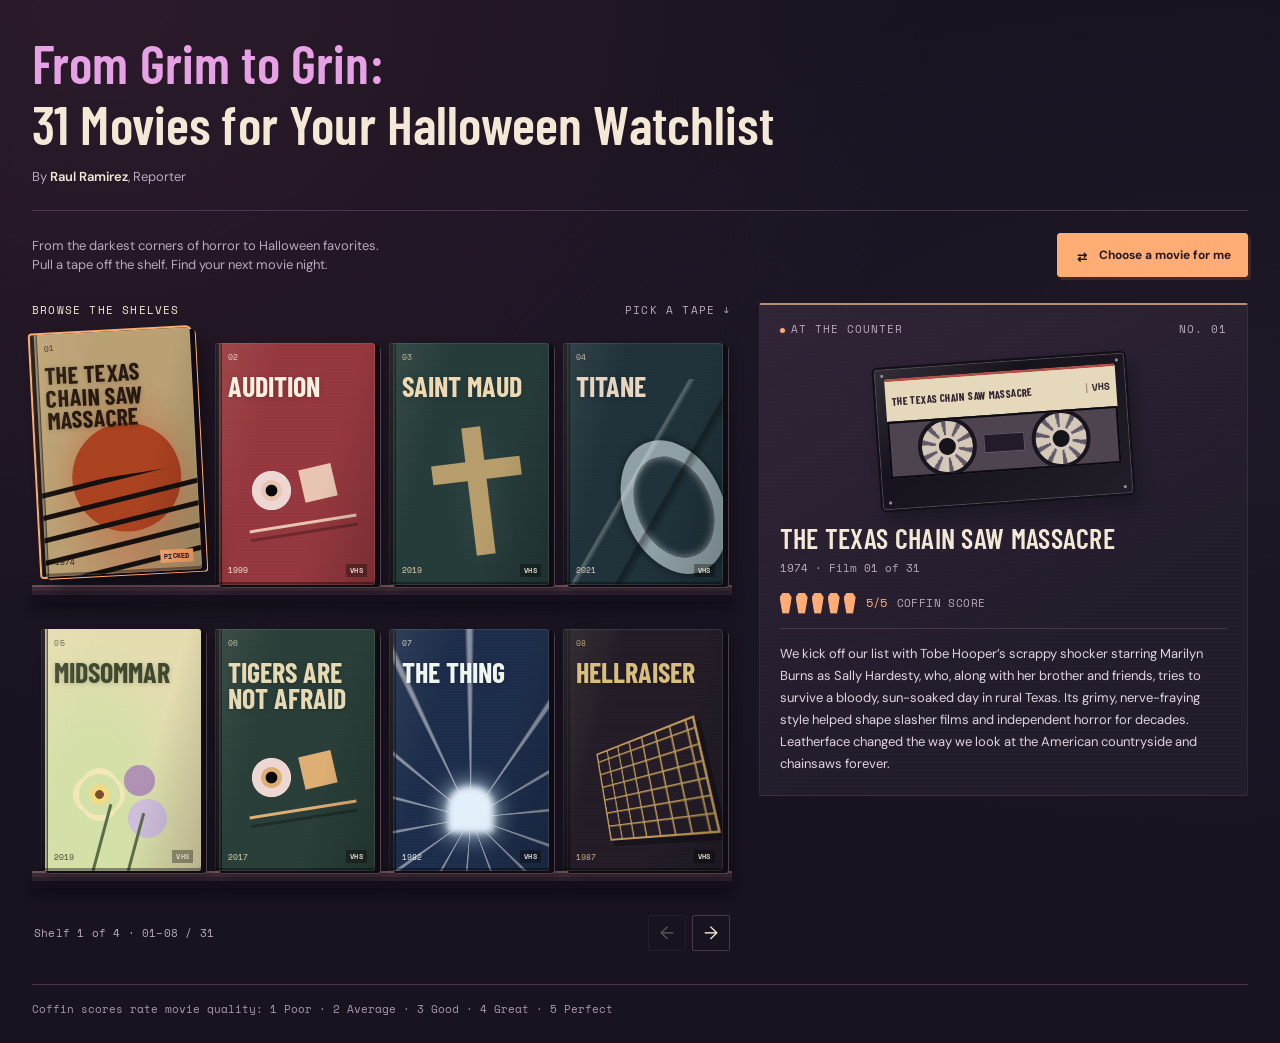
==== halloween-watchlist/index.html @ 841dcaec "Add approved Halloween movie watchlist alongside Trunk or Treat" ====
<!doctype html>
<html lang="en">
<head>
  <meta charset="utf-8">
  <meta name="viewport" content="width=device-width, initial-scale=1">
  <meta name="color-scheme" content="dark">
  <meta name="description" content="Explore Raul Ramirez’s Halloween watchlist: 31 movies, illustrated VHS shelves, and coffin scores for overall movie quality.">
  <title>From Grim to Grin: 31 Movies for Your Halloween Watchlist</title>
  <link rel="stylesheet" href="./watchlist.css">
  <script src="./watchlist.js" defer></script>
  <script src="./watchlist-child.js" defer></script>
</head>
<body>
<section id="halloween-video-watchlist" aria-labelledby="ah-watchlist-headline">
  <header class="ah-article-header">
    <h1 class="ah-headline" id="ah-watchlist-headline"><span class="ah-headline-lead">From Grim to Grin:</span> 31 Movies for Your Halloween Watchlist</h1>
    <p class="ah-byline">By <strong>Raul Ramirez</strong>, Reporter</p>
  </header>

  <div class="ah-intro">
    <p class="ah-deck">From the darkest corners of horror to Halloween favorites.<br>Pull a tape off the shelf. Find your next movie night.</p>
    <button class="ah-surprise cursor-interaction" type="button"><span class="ah-shuffle" aria-hidden="true">⇄</span>Choose a movie for me</button>
  </div>

  <div class="ah-store">
    <div class="ah-catalog">
      <div class="ah-section-head"><strong>Browse the shelves</strong><span>Pick a tape ↓</span></div>
      <div class="ah-rack" role="group" aria-label="Movie cases"></div>
      <nav class="ah-pager" aria-label="Browse movie shelves">
        <span class="ah-page-text">Shelf <span class="ah-page-current">1</span> of <span class="ah-page-total">4</span> · <span class="ah-page-range">01–08</span> / 31</span>
        <div class="ah-page-controls"><button class="ah-page-button ah-prev cursor-interaction" type="button" aria-label="Previous shelf" disabled>←</button><button class="ah-page-button ah-next cursor-interaction" type="button" aria-label="Next shelf">→</button></div>
      </nav>
    </div>

    <article class="ah-counter" aria-label="Selected movie review">
      <div class="ah-counter-head"><span><span class="ah-counter-dot" aria-hidden="true"></span>At the counter</span><span class="ah-inventory">NO. 01</span></div>
      <div class="ah-counter-body">
        <div class="ah-cassette-stage" aria-hidden="true">
          <div class="ah-cassette"><div class="ah-tape-label"><span class="ah-tape-title">The Texas Chain Saw Massacre</span><small>VHS</small></div><div class="ah-tape-window"><div class="ah-reel"></div><div class="ah-reel"></div></div></div>
        </div>
        <div class="ah-film-info">
          <h3 class="ah-film-title">The Texas Chain Saw Massacre</h3>
          <p class="ah-film-year">1974 · Film 01 of 31</p>
          <div class="ah-rating" aria-label="Coffin score: 5 out of 5"><div class="ah-coffins" aria-hidden="true"></div><span class="ah-score" aria-hidden="true">5/5</span><span class="ah-score-label">COFFIN SCORE</span></div>
          <p class="ah-review"></p>
        </div>
      </div>
    </article>
  </div>

  <div class="ah-bottom"><span>Coffin scores rate movie quality: 1 Poor · 2 Average · 3 Good · 4 Great · 5 Perfect</span></div>
  <div class="ah-status ah-sr" role="status" aria-live="polite" aria-atomic="true"></div>
</section>
</body>
</html>
---- halloween-watchlist/watchlist.css ----
@import url('https://fonts.googleapis.com/css2?family=Barlow+Condensed:wght@500;600;700;800&family=DM+Sans:wght@400;500;600;700&family=Space+Mono:wght@400;700&display=swap');
html, body { margin: 0; padding: 0; background: #18131f; color: #f3e9d6; }
#halloween-video-watchlist button { cursor: pointer; }
#halloween-video-watchlist button:disabled { cursor: default; }
#halloween-video-watchlist {
  --ah-bg:#18131f; --ah-panel:#211a29; --ah-ink:#f3e9d6; --ah-muted:#b8a9bd;
  --ah-orange:#ffad75; --ah-pink:#e7a1e5; --ah-line:#49374e; --ah-mono:'Space Mono',monospace;
  --ah-display:'Barlow Condensed','Arial Narrow',Impact,sans-serif;
  position:relative; isolation:isolate; color:var(--ah-ink); background:var(--ah-bg);
  font:400 14px/1.5 'DM Sans',Arial,sans-serif; padding:30px 32px 24px; box-sizing:border-box;
  container-type:inline-size;
}
#halloween-video-watchlist *, #halloween-video-watchlist *::before, #halloween-video-watchlist *::after {box-sizing:border-box}
#halloween-video-watchlist button {font:inherit; color:inherit; -webkit-tap-highlight-color:transparent}
#halloween-video-watchlist::before {content:'';position:absolute;inset:0;z-index:-1;pointer-events:none;background:radial-gradient(ellipse at 8% 0%,#64304d40,transparent 50%),radial-gradient(ellipse at 95% 40%,#47325725,transparent 50%)}
#halloween-video-watchlist .ah-sr {position:absolute;width:1px;height:1px;padding:0;margin:-1px;overflow:hidden;clip-path:inset(50%);white-space:nowrap;border:0}
#halloween-video-watchlist .ah-article-header {padding:5px 0 22px;border-bottom:1px solid var(--ah-line)}
#halloween-video-watchlist h1.ah-headline {font:600 clamp(34px,5.4cqi,54px)/1.04 var(--ah-display);letter-spacing:.15px;text-transform:none;color:var(--ah-ink);margin:0;max-width:850px;overflow-wrap:break-word}
#halloween-video-watchlist .ah-headline-lead {display:block;color:var(--ah-pink);padding-right:0;margin-bottom:5px}
#halloween-video-watchlist .ah-byline {font-size:13px;line-height:1.6;color:var(--ah-muted);margin:15px 0 0}
#halloween-video-watchlist .ah-byline strong {font-weight:600;color:var(--ah-ink)}
#halloween-video-watchlist .ah-intro {display:flex;align-items:center;justify-content:space-between;gap:25px;padding:22px 0 26px}
#halloween-video-watchlist .ah-deck {font-size:13px;line-height:1.5;color:var(--ah-muted);margin:0;max-width:430px}
#halloween-video-watchlist .ah-surprise {display:inline-flex;align-items:center;justify-content:center;gap:10px;flex:none;background:var(--ah-orange);color:#251925;border:1px solid var(--ah-orange);border-radius:3px;padding:12px 16px;font-size:12px;font-weight:700;min-height:44px;box-shadow:3px 3px 0 #794c485c;transition:transform .18s,box-shadow .18s}
#halloween-video-watchlist .ah-surprise:hover {transform:translate(-1px,-2px);box-shadow:5px 5px 0 #794c485c}
#halloween-video-watchlist .ah-surprise:active {transform:translate(2px,2px);box-shadow:none}
#halloween-video-watchlist .ah-surprise .ah-shuffle {width:15px;height:15px;flex:none}
#halloween-video-watchlist .ah-store {display:grid;grid-template-columns:minmax(0,1.43fr) minmax(0,1fr);gap:27px;align-items:start}
#halloween-video-watchlist .ah-section-head {display:flex;align-items:center;justify-content:space-between;gap:10px;margin:0 0 24px;font:400 11px/1.4 var(--ah-mono);text-transform:uppercase;letter-spacing:1.2px;color:var(--ah-muted)}
#halloween-video-watchlist .ah-section-head strong {font-weight:400;color:var(--ah-ink)}
#halloween-video-watchlist .ah-shelf {display:grid;grid-template-columns:repeat(4,minmax(0,1fr));align-items:end;gap:14px;padding:0 9px 17px;margin:0 0 27px;position:relative;perspective:850px;min-width:0}
#halloween-video-watchlist .ah-shelf::after {content:'';position:absolute;left:0;right:0;bottom:0;height:17px;background:linear-gradient(#72515a 0 2px,#3d2b36 2px 6px,#2c202d 6px 10px,#16101d 10px);border-radius:1px;box-shadow:0 8px 12px #08060d77}
#halloween-video-watchlist .ah-vhs {position:relative;display:block;min-width:0;width:100%;aspect-ratio: .66;padding:0;border:0;background:#100d14;border-radius:2px 4px 3px 2px;box-shadow:5px 2px 0 #0e0b13,6px 3px 0 #4f3d4e,9px 7px 12px #08060a55;transform-origin:50% 90%;transition:transform .28s cubic-bezier(.2,.7,.3,1),filter .2s,box-shadow .2s;filter:saturate(.82);text-align:left;z-index:1}
#halloween-video-watchlist .ah-vhs::before {content:'';position:absolute;inset:0 auto 0 0;width:7px;z-index:5;background:linear-gradient(90deg,#04030566,#fff1de0a,#00000055);border-right:1px solid #00000066}
#halloween-video-watchlist .ah-vhs::after {content:'';position:absolute;inset:0;z-index:6;border-radius:inherit;pointer-events:none;background:linear-gradient(105deg,#fff5d516,transparent 30%,transparent 65%,#00000032);box-shadow:inset 0 0 0 1px #f5dbc51c,inset 0 -3px 0 #00000066}
#halloween-video-watchlist .ah-vhs:hover {transform:translateY(-9px) rotate(-2deg);filter:saturate(1.15);z-index:3}
#halloween-video-watchlist .ah-vhs[aria-pressed=true] {transform:translateY(-12px) rotate(-3deg);filter:saturate(1.1);box-shadow:5px 2px 0 #100a15,6px 3px 0 var(--ah-orange),0 0 0 2px var(--ah-orange),12px 14px 18px #00000070;z-index:2}
#halloween-video-watchlist .ah-vhs[aria-pressed=true] .ah-in-stock {background:var(--ah-orange);color:#241724}
#halloween-video-watchlist .ah-cover {display:flex;flex-direction:column;position:absolute;inset:0 0 0 4px;overflow:hidden;background:var(--cover-bg);color:var(--cover-ink);padding:10px 8px 8px 9px;border-radius:0 3px 3px 0}
#halloween-video-watchlist .ah-cover::after {content:'';position:absolute;inset:0;pointer-events:none;background:repeating-linear-gradient(0deg,#fff9e503 0px,#fff9e503 1px,transparent 1px,transparent 3px);z-index:3;mix-blend-mode:screen}
#halloween-video-watchlist .ah-cover-issue {position:relative;z-index:2;display:flex;justify-content:space-between;gap:3px;font:400 8px/1 var(--ah-mono);letter-spacing:.5px;opacity:.85}
#halloween-video-watchlist .ah-cover-title {position:relative;z-index:2;font:700 clamp(15px,2.75cqi,28px)/.94 var(--ah-display);letter-spacing:.05px;text-transform:uppercase;overflow-wrap:normal;margin-top:12px;text-shadow:0 1px 5px #00000035}
#halloween-video-watchlist .ah-cover-title.ah-long {font-size:clamp(14px,2.32cqi,24px)}
#halloween-video-watchlist .ah-cover-title.ah-extra-long {font-size:clamp(13px,2.1cqi,21px)}
#halloween-video-watchlist .ah-cover-bottom {position:relative;z-index:2;display:flex;align-items:center;justify-content:space-between;gap:4px;margin-top:auto;font:400 8px/1 var(--ah-mono);padding-top:7px}
#halloween-video-watchlist .ah-in-stock {font:700 7px/1 var(--ah-mono);padding:3px 4px;background:#00000055;color:#fff1d7;letter-spacing:.2px;white-space:nowrap}
#halloween-video-watchlist .ah-cover-art {position:absolute;inset:0;pointer-events:none}
#halloween-video-watchlist .ah-cover-art::before,#halloween-video-watchlist .ah-cover-art::after {content:'';position:absolute}
#halloween-video-watchlist .ah-motif-sun {background:radial-gradient(ellipse at 55% 75%,#a52a1640,transparent 60%)}
#halloween-video-watchlist .ah-motif-sun::before {width:70%;aspect-ratio:1;left:20%;top:38%;background:var(--cover-accent);border-radius:50%;box-shadow:0 0 40px #d9471c40}
#halloween-video-watchlist .ah-motif-sun::after {inset:60% -10% 0;background:repeating-linear-gradient(-5deg,transparent 0 12px,#15100e 13px 17px,transparent 18px 22px);transform:rotate(-6deg)}
#halloween-video-watchlist .ah-motif-eyes::before {width:38%;aspect-ratio:1;left:15%;top:49%;background:radial-gradient(circle,#08080c 0 13%,var(--cover-accent) 15% 24%,#f0d6d0 26% 46%,transparent 48%);box-shadow:47px 3px 0 -13px var(--cover-accent);transform:rotate(-13deg)}
#halloween-video-watchlist .ah-motif-eyes::after {left:19%;right:12%;top:74%;height:3px;background:var(--cover-accent);transform:rotate(-9deg);box-shadow:0 9px 0 #00000044}
#halloween-video-watchlist .ah-motif-cross::before {width:12%;height:53%;left:49%;top:35%;background:var(--cover-accent);transform:rotate(-7deg);box-shadow:0 0 35px #ffffff14}
#halloween-video-watchlist .ah-motif-cross::after {width:57%;height:8%;left:25%;top:49%;background:var(--cover-accent);transform:rotate(-7deg)}
#halloween-video-watchlist .ah-motif-ring::before {width:90%;aspect-ratio:1;left:24%;top:39%;border:17px solid var(--cover-accent);border-radius:50%;box-shadow:inset 0 0 10px #fff8,0 0 10px #0008;transform:rotate(-25deg) scaleX(.7)}
#halloween-video-watchlist .ah-motif-ring::after {inset:15% 0 0;background:linear-gradient(120deg,transparent 44%,#fff4 45%,transparent 47%,transparent 60%,#0006 61%,transparent 65%)}
#halloween-video-watchlist .ah-motif-flowers {background:radial-gradient(ellipse at 30% 75%,#d2e19c 0 25%,transparent 70%)}
#halloween-video-watchlist .ah-motif-flowers::before {width:26%;aspect-ratio:1;left:22%;top:60%;background:radial-gradient(circle,#814d24 0 14%,#f7db6f 16% 34%,transparent 36%);border-radius:50%;box-shadow:-8px 0 0 -2px #f4e8ac,7px 0 0 -2px #f4e8ac,0 -8px 0 -2px #f4e8ac,0 8px 0 -2px #f4e8ac,48px 24px 0 -1px #d0bde2,40px -14px 0 -5px #b28fb9}
#halloween-video-watchlist .ah-motif-flowers::after {left:35%;top:72%;height:30%;width:3px;background:#576e42;transform:rotate(15deg);box-shadow:34px 0 0 #576e42}
#halloween-video-watchlist .ah-motif-rays {background:repeating-conic-gradient(from 20deg at 50% 78%,transparent 0deg 13deg,#fff7 14deg 15deg,transparent 16deg 25deg)}
#halloween-video-watchlist .ah-motif-rays::before {left:35%;top:65%;width:30%;aspect-ratio:1;border-radius:45% 45% 3px 3px;background:#e2efff;filter:blur(3px);box-shadow:0 0 22px #d3f5ff}
#halloween-video-watchlist .ah-motif-grid::before {left:15%;top:44%;width:73%;height:42%;background:repeating-linear-gradient(0deg,transparent 0 13px,var(--cover-accent) 14px 15px),repeating-linear-gradient(90deg,transparent 0 13px,var(--cover-accent) 14px 15px);border:2px solid var(--cover-accent);transform:perspective(150px) rotateY(-25deg) rotate(-12deg);box-shadow:4px 6px 0 #0005}
#halloween-video-watchlist .ah-motif-slash {background:repeating-linear-gradient(112deg,transparent 0 20px,var(--cover-accent) 21px 24px,transparent 26px 52px)}
#halloween-video-watchlist .ah-motif-screen::before {left:12%;right:12%;top:47%;height:35%;border:6px solid #4e3b5b;border-radius:14px;background:repeating-linear-gradient(0deg,#e84e6577 0 1px,#11131b 2px 4px);transform:rotate(-5deg);box-shadow:0 0 24px #cf277d44}
#halloween-video-watchlist .ah-motif-screen::after {width:45%;height:3px;background:var(--cover-accent);left:30%;top:65%;transform:rotate(-5deg)}
#halloween-video-watchlist .ah-motif-moon::before {width:70%;aspect-ratio:1;background:var(--cover-accent);border-radius:50%;top:40%;left:17%;box-shadow:0 0 40px #bca1e040}
#halloween-video-watchlist .ah-motif-moon::after {width:115%;height:35%;left:-5%;top:68%;background:var(--cover-bg);clip-path:polygon(0 100%,0 45%,13% 45%,13% 15%,24% 0,33% 15%,33% 40%,42% 40%,42% 13%,51% 0,60% 13%,60% 50%,75% 50%,75% 10%,85% 0,94% 10%,94% 100%)}
#halloween-video-watchlist .ah-motif-spiral::before {width:75%;aspect-ratio:1;left:19%;top:43%;border:5px solid var(--cover-accent);border-radius:50%;box-shadow:inset 0 0 0 8px var(--cover-bg),inset 0 0 0 13px var(--cover-accent),inset 0 0 0 22px var(--cover-bg),inset 0 0 0 26px var(--cover-accent);transform:scaleX(.8) rotate(-25deg)}
#halloween-video-watchlist .ah-motif-tracks::before {left:30%;top:40%;height:67%;width:48%;background:repeating-linear-gradient(0deg,var(--cover-accent) 0 3px,transparent 3px 16px);border-inline:4px solid var(--cover-accent);transform:perspective(90px) rotateX(35deg) rotate(-15deg)}
#halloween-video-watchlist .ah-motif-triangle::before {width:75%;height:47%;left:18%;top:42%;background:var(--cover-accent);clip-path:polygon(50% 0,100% 100%,0 100%);opacity:.85}
#halloween-video-watchlist .ah-motif-triangle::after {width:50%;height:32%;left:30%;top:53%;background:var(--cover-bg);clip-path:polygon(50% 0,100% 100%,0 100%)}
#halloween-video-watchlist .ah-motif-lips::before {width:79%;height:28%;top:53%;left:13%;background:var(--cover-accent);border-radius:58% 32% 40% 50%;transform:rotate(-15deg);box-shadow:0 5px 0 #0003}
#halloween-video-watchlist .ah-motif-lips::after {left:25%;right:17%;top:64%;height:3px;background:#1d111c;transform:rotate(-15deg);box-shadow:0 4px 0 #f0d7c4}
#halloween-video-watchlist .ah-pager {display:flex;align-items:center;justify-content:space-between;gap:10px;margin:0 0 10px;padding:0 2px}
#halloween-video-watchlist .ah-page-text {font:400 11px/1.5 var(--ah-mono);color:var(--ah-muted);letter-spacing:.2px}
#halloween-video-watchlist .ah-page-controls {display:flex;gap:6px}
#halloween-video-watchlist .ah-page-button {background:transparent;border:1px solid var(--ah-line);border-radius:2px;min-width:38px;min-height:36px;display:flex;align-items:center;justify-content:center;font-size:18px;transition:background .15s}
#halloween-video-watchlist .ah-page-button:hover:not(:disabled) {background:#3b2a43}
#halloween-video-watchlist .ah-page-button:disabled {opacity:.3}
#halloween-video-watchlist .ah-counter {background:linear-gradient(150deg,#302437,#231c2b 65%);border:1px solid #5c40544d;border-top:2px solid #b88d79;position:relative;min-width:0;padding:17px 20px 20px;border-radius:2px}
#halloween-video-watchlist .ah-counter::before {content:'';position:absolute;inset:0;pointer-events:none;background:repeating-linear-gradient(0deg,#ffffff02 0 1px,transparent 1px 4px)}
#halloween-video-watchlist .ah-counter-head {display:flex;justify-content:space-between;align-items:center;gap:10px;font:400 11px/1.4 var(--ah-mono);color:var(--ah-muted);letter-spacing:1px;margin:0 0 17px;text-transform:uppercase}
#halloween-video-watchlist .ah-counter-dot {display:inline-block;width:5px;height:5px;background:var(--ah-orange);border-radius:50%;margin-right:6px;vertical-align:middle;box-shadow:0 0 7px #ffad7533}
#halloween-video-watchlist .ah-cassette-stage {position:relative;padding:4px 6px 22px;display:flex;justify-content:center}
#halloween-video-watchlist .ah-cassette {position:relative;width:100%;max-width:255px;aspect-ratio:1.76;background:linear-gradient(145deg,#322e36,#16131d 35%,#211e27);border-radius:6px;border:2px solid #111017;box-shadow:inset 0 0 0 1px #544b57,5px 11px 13px #100b1655;transform:rotate(-4deg);padding:10px 10px 20px}
#halloween-video-watchlist .ah-cassette::before {content:'';position:absolute;inset:3px;border-radius:3px;pointer-events:none;background:radial-gradient(circle at 2% 3%,#99909c 0 1px,transparent 2px),radial-gradient(circle at 98% 3%,#99909c 0 1px,transparent 2px),radial-gradient(circle at 2% 97%,#99909c 0 1px,transparent 2px),radial-gradient(circle at 98% 97%,#99909c 0 1px,transparent 2px)}
#halloween-video-watchlist .ah-tape-label {height:39%;min-height:26px;padding:5px 6px;background:#e6d9bb;color:#322331;border-radius:2px 2px 0 0;border-top:3px solid #b14f49;display:flex;align-items:center;justify-content:space-between;gap:8px}
#halloween-video-watchlist .ah-tape-label span {font:700 11px/1.05 var(--ah-display);text-transform:uppercase;letter-spacing:.4px;max-width:85%}
#halloween-video-watchlist .ah-tape-label small {font:700 10px/1 var(--ah-mono);border-left:1px solid #98836b;padding-left:5px}
#halloween-video-watchlist .ah-tape-window {height:51%;min-height:32px;border:2px solid #0c0a11;background:#4e4450;display:flex;align-items:center;justify-content:space-around;position:relative;overflow:hidden}
#halloween-video-watchlist .ah-reel {position:relative;width:26%;height:auto;aspect-ratio:1;background:repeating-conic-gradient(#d4c9b9 0deg 24deg,#625968 25deg 36deg);border:4px solid #19151e;border-radius:50%}
#halloween-video-watchlist .ah-reel::after {content:'';position:absolute;inset:33%;border-radius:50%;background:#16131b;box-shadow:0 0 0 3px #d5c9ba}
#halloween-video-watchlist .ah-tape-window::after {content:'';width:18%;height:35%;background:#231c28;border:1px solid #655a68;position:absolute;inset:auto 41%}
#halloween-video-watchlist .ah-counter h3 {font:600 28px/.99 var(--ah-display);color:var(--ah-ink);text-transform:uppercase;letter-spacing:.3px;margin:0 0 7px;overflow-wrap:break-word}
#halloween-video-watchlist .ah-film-year {color:var(--ah-muted);font:400 11px/1.5 var(--ah-mono);margin:0 0 16px}
#halloween-video-watchlist .ah-rating {display:flex;align-items:center;gap:10px;flex-wrap:wrap;padding-bottom:14px;border-bottom:1px solid var(--ah-line);margin-bottom:14px}
#halloween-video-watchlist .ah-coffins {display:flex;gap:4px}
#halloween-video-watchlist .ah-coffin {width:12px;height:21px;display:block;background:#6b516b;clip-path:polygon(27% 0,73% 0,100% 22%,77% 100%,23% 100%,0 22%);position:relative}
#halloween-video-watchlist .ah-coffin::after {content:'';position:absolute;inset:0;background:var(--ah-orange);clip-path:inset(0 calc(100% - var(--fill)) 0 0)}
#halloween-video-watchlist .ah-score {font:400 12px/1 var(--ah-mono);color:var(--ah-orange)}
#halloween-video-watchlist .ah-score-label {font:400 11px/1.2 var(--ah-mono);color:var(--ah-muted);letter-spacing:.4px}
#halloween-video-watchlist .ah-review {font:400 13px/1.7 'DM Sans',Arial,sans-serif;margin:0;color:#e1d4de}
#halloween-video-watchlist .ah-bottom {display:flex;justify-content:space-between;gap:18px;flex-wrap:wrap;font:400 11px/1.6 var(--ah-mono);color:#aa96af;border-top:1px solid var(--ah-line);padding-top:16px;margin-top:23px}
@container (max-width: 760px) {
  #halloween-video-watchlist .ah-store {grid-template-columns:1fr;gap:20px}
  #halloween-video-watchlist .ah-counter-body {display:grid;grid-template-columns:minmax(0,.75fr) minmax(0,1.25fr);gap:24px;align-items:start}
  #halloween-video-watchlist .ah-cassette-stage {padding:18px 0 20px}
  #halloween-video-watchlist .ah-cover-title {font-size:clamp(18px,4cqi,27px)}
  #halloween-video-watchlist .ah-cover-title.ah-long {font-size:clamp(16px,3.6cqi,25px)}
  #halloween-video-watchlist .ah-cover-title.ah-extra-long {font-size:clamp(15px,3.2cqi,23px)}
}
@container (max-width: 520px) {
  #halloween-video-watchlist .ah-intro {align-items:flex-start;flex-direction:column;gap:18px}
  #halloween-video-watchlist .ah-surprise {min-height:44px}
  #halloween-video-watchlist .ah-article-header {padding-top:15px}
  #halloween-video-watchlist .ah-counter-body {grid-template-columns:1fr;gap:0}
  #halloween-video-watchlist .ah-cassette-stage {padding:0 0 20px}
  #halloween-video-watchlist .ah-cassette {max-width:220px}
  #halloween-video-watchlist .ah-shelf {grid-template-columns:repeat(2,minmax(0,1fr));gap:22px;padding-inline:11px}
  #halloween-video-watchlist .ah-cover-title {font-size:clamp(23px,7cqi,32px)}
  #halloween-video-watchlist .ah-cover-title.ah-long {font-size:clamp(20px,6.2cqi,29px)}
  #halloween-video-watchlist .ah-cover-title.ah-extra-long {font-size:clamp(19px,5.8cqi,27px)}
  #halloween-video-watchlist .ah-section-head {font-size:11px;letter-spacing:.5px}
  #halloween-video-watchlist .ah-review {font-size:14px;line-height:1.65}
  #halloween-video-watchlist .ah-cover-issue,#halloween-video-watchlist .ah-cover-bottom {font-size:9px}
  #halloween-video-watchlist .ah-bottom {font-size:11px}
  #halloween-video-watchlist .ah-page-button {min-width:44px;min-height:44px}
}
@media(max-width:600px) {#halloween-video-watchlist{padding:20px 18px}}
@media(prefers-reduced-motion:reduce) {#halloween-video-watchlist *,#halloween-video-watchlist *::before,#halloween-video-watchlist *::after {transition:none!important;animation:none!important}}
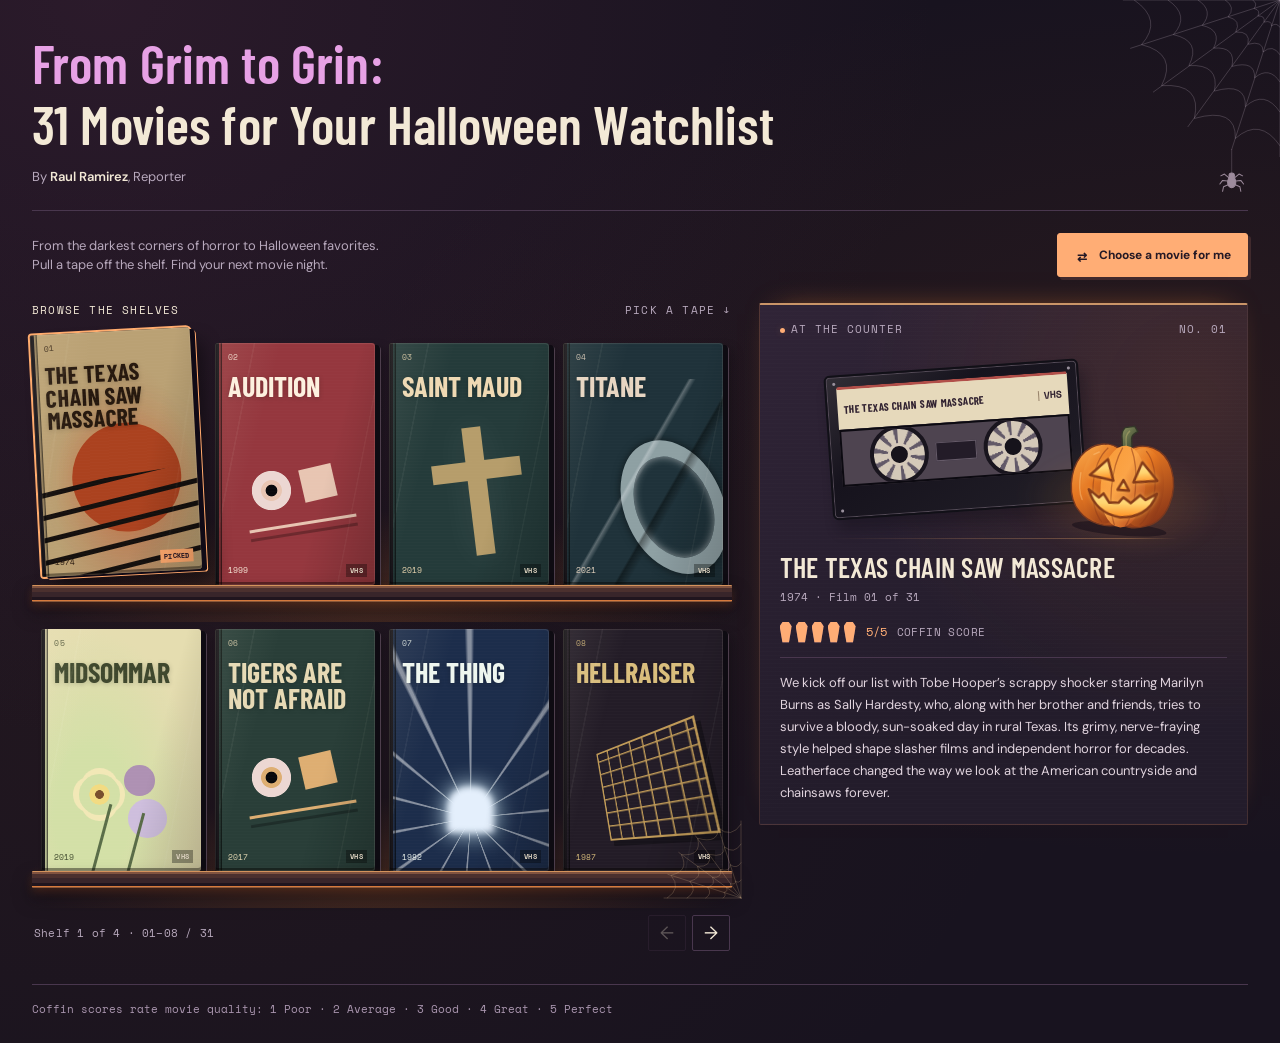
==== commit 1434feba: "Add approved pumpkin, cobwebs and warm Halloween lighting" ====
--- a/halloween-watchlist/index.html
+++ b/halloween-watchlist/index.html
@@ -6,12 +6,25 @@
   <meta name="color-scheme" content="dark">
   <meta name="description" content="Explore Raul Ramirez’s Halloween watchlist: 31 movies, illustrated VHS shelves, and coffin scores for overall movie quality.">
   <title>From Grim to Grin: 31 Movies for Your Halloween Watchlist</title>
-  <link rel="stylesheet" href="./watchlist.css">
+  <link rel="stylesheet" href="./watchlist.css?v=atmosphere-5e67e5b4">
   <script src="./watchlist.js" defer></script>
   <script src="./watchlist-child.js" defer></script>
 </head>
 <body>
 <section id="halloween-video-watchlist" aria-labelledby="ah-watchlist-headline">
+  <!-- Decorative line art: every strand and shape is drawn inline, without images. -->
+  <svg class="ah-web ah-web-corner" viewBox="0 0 180 220" aria-hidden="true" focusable="false">
+    <g class="ah-web-strands">
+      <path d="M0 0H172M0 0 164 53M0 0 139 101M0 0 101 139M0 0 53 164M0 0V172"/>
+      <path d="M30 0Q24 4 28.5 9.3Q21 11 24.3 17.6Q16 17 17.6 24.3Q9 22 9.3 28.5Q4 24 0 30M60 0Q48 8 57 18.6Q42 22 48.6 35.2Q32 34 35.2 48.6Q18 44 18.6 57Q8 48 0 60M90 0Q72 12 85.5 27.9Q63 33 72.9 52.8Q48 51 52.8 72.9Q27 66 27.9 85.5Q12 72 0 90M123 0Q98 17 117 38Q86 45 100 72Q66 70 72 100Q37 90 38 117Q17 98 0 123M160 0Q128 22 152 49Q112 59 130 94Q85 91 94 130Q48 117 49 152Q22 128 0 160"/>
+      <path d="M53 164V192"/>
+    </g>
+    <g class="ah-spider">
+      <path d="m51 196-6-5-4 2m10 6-8-1-3 4m11 0-7 3-1 5m12-14 6-5 4 2m-10 6 8-1 3 4m-11 0 7 3 1 5"/>
+      <ellipse cx="53" cy="200" rx="4.5" ry="6"/>
+      <circle cx="53" cy="193" r="3"/>
+    </g>
+  </svg>
   <header class="ah-article-header">
     <h1 class="ah-headline" id="ah-watchlist-headline"><span class="ah-headline-lead">From Grim to Grin:</span> 31 Movies for Your Halloween Watchlist</h1>
     <p class="ah-byline">By <strong>Raul Ramirez</strong>, Reporter</p>
@@ -24,6 +37,12 @@
 
   <div class="ah-store">
     <div class="ah-catalog">
+      <svg class="ah-web ah-web-shelf" viewBox="0 0 120 120" aria-hidden="true" focusable="false">
+        <g class="ah-web-strands">
+          <path d="M0 0H120M0 0 114 37M0 0 97 71M0 0 71 97M0 0 37 114M0 0V120"/>
+          <path d="M28 0Q22 4 26.6 8.7Q20 10 22.7 16.4Q15 16 16.4 22.7Q8 20 8.7 26.6Q4 22 0 28M55 0Q44 7 52.2 17Q39 20 44.5 32.3Q29 31 32.3 44.5Q17 40 17 52.2Q7 44 0 55M84 0Q67 11 79.8 26Q59 31 68 49.3Q45 48 49.3 68Q25 62 26 79.8Q11 67 0 84M115 0Q92 15 109.2 35.6Q80 42 93.1 67.5Q61 65 67.5 93.1Q35 84 35.6 109.2Q15 92 0 115"/>
+        </g>
+      </svg>
       <div class="ah-section-head"><strong>Browse the shelves</strong><span>Pick a tape ↓</span></div>
       <div class="ah-rack" role="group" aria-label="Movie cases"></div>
       <nav class="ah-pager" aria-label="Browse movie shelves">
@@ -37,6 +56,41 @@
       <div class="ah-counter-body">
         <div class="ah-cassette-stage" aria-hidden="true">
           <div class="ah-cassette"><div class="ah-tape-label"><span class="ah-tape-title">The Texas Chain Saw Massacre</span><small>VHS</small></div><div class="ah-tape-window"><div class="ah-reel"></div><div class="ah-reel"></div></div></div>
+          <div class="ah-pumpkin">
+            <svg viewBox="0 0 160 170" aria-hidden="true" focusable="false">
+              <defs>
+                <linearGradient id="ah-pumpkin-skin" x1="0" y1="0" x2="0.85" y2="1">
+                  <stop stop-color="#faae50"/><stop offset="0.4" stop-color="#e57722"/><stop offset="1" stop-color="#843217"/>
+                </linearGradient>
+                <linearGradient id="ah-pumpkin-center" x1="0" y1="0" x2="1" y2="0.85">
+                  <stop stop-color="#f99a36"/><stop offset="0.48" stop-color="#fba447"/><stop offset="1" stop-color="#ba4a1b"/>
+                </linearGradient>
+                <linearGradient id="ah-pumpkin-candle" x1="0" y1="0" x2="0.2" y2="1">
+                  <stop stop-color="#ffe29a"/><stop offset="0.55" stop-color="#ffd570"/><stop offset="1" stop-color="#ff972c"/>
+                </linearGradient>
+                <linearGradient id="ah-pumpkin-stem" x1="0" y1="0" x2="1" y2="1">
+                  <stop stop-color="#8d9461"/><stop offset="0.5" stop-color="#5b6543"/><stop offset="1" stop-color="#323c31"/>
+                </linearGradient>
+              </defs>
+              <ellipse cx="80" cy="153" rx="66" ry="9" fill="#100b16" opacity="0.5"/>
+              <path d="M74 45C76 29 68 22 76 12L89 9 94 16C79 25 91 30 87 46Z" fill="url(#ah-pumpkin-stem)" stroke="#343729" stroke-width="2"/>
+              <path d="M80 40C79 29 76 23 83 16" fill="none" stroke="#c1b474" stroke-opacity="0.45" stroke-width="2"/>
+              <path d="M82 44C103 28 134 35 145 64 158 96 145 138 117 146 98 153 89 149 80 147 62 154 37 149 23 134 3 115 5 77 18 57 33 35 56 32 76 45Z" fill="url(#ah-pumpkin-skin)" stroke="#78381f" stroke-width="2"/>
+              <ellipse cx="55" cy="93" rx="33" ry="55" fill="url(#ah-pumpkin-skin)"/>
+              <ellipse cx="106" cy="93" rx="31" ry="55" fill="url(#ah-pumpkin-skin)"/>
+              <ellipse cx="80" cy="94" rx="31" ry="57" fill="url(#ah-pumpkin-center)"/>
+              <g fill="none" stroke="#903c1b" stroke-width="1.8" opacity="0.55">
+                <path d="M55 42C32 67 34 123 55 146M108 42C131 65 129 125 108 145M75 40C60 72 62 124 73 149M87 40C102 71 100 128 88 149"/>
+              </g>
+              <g class="ah-pumpkin-face" fill="url(#ah-pumpkin-candle)" stroke="#863c18" stroke-width="3.5" stroke-linejoin="round">
+                <path d="m33 82 23-24 10 29Z"/>
+                <path d="m94 87 10-29 23 24Z"/>
+                <path d="m73 99 7-14 9 14Z"/>
+                <path d="M33 102 48 112 54 106 63 118 76 117 82 109 93 116 105 104 113 110 128 100C122 126 101 136 80 137 58 135 41 124 33 102Z"/>
+              </g>
+              <path d="M20 80C19 93 20 108 25 117M36 53 43 49" fill="none" stroke="#ffd08a" stroke-width="2" opacity="0.4" stroke-linecap="round"/>
+            </svg>
+          </div>
         </div>
         <div class="ah-film-info">
           <h3 class="ah-film-title">The Texas Chain Saw Massacre</h3>
--- a/halloween-watchlist/watchlist.css
+++ b/halloween-watchlist/watchlist.css
@@ -12,7 +12,16 @@
 }
 #halloween-video-watchlist *, #halloween-video-watchlist *::before, #halloween-video-watchlist *::after {box-sizing:border-box}
 #halloween-video-watchlist button {font:inherit; color:inherit; -webkit-tap-highlight-color:transparent}
-#halloween-video-watchlist::before {content:'';position:absolute;inset:0;z-index:-1;pointer-events:none;background:radial-gradient(ellipse at 8% 0%,#64304d40,transparent 50%),radial-gradient(ellipse at 95% 40%,#47325725,transparent 50%)}
+#halloween-video-watchlist::before {content:'';position:absolute;inset:0;z-index:-1;pointer-events:none;background:radial-gradient(ellipse at 8% 0%,#64304d40,transparent 50%),radial-gradient(ellipse at 95% 40%,#8c431522,transparent 50%),radial-gradient(ellipse at 10% 70%,#6b35201c,transparent 55%)}
+#halloween-video-watchlist .ah-web {position:absolute;pointer-events:none;user-select:none;overflow:visible}
+#halloween-video-watchlist .ah-web-strands {fill:none;stroke:#beacbd;stroke-opacity:.32;stroke-width:.85;stroke-linecap:round;stroke-linejoin:round}
+#halloween-video-watchlist .ah-web-corner {width:164px;height:auto;top:0;right:0;transform:scaleX(-1)}
+#halloween-video-watchlist .ah-spider {fill:#9d8b9c;stroke:#9d8b9c;stroke-width:1.1;stroke-linecap:round;stroke-linejoin:round}
+#halloween-video-watchlist .ah-spider path {fill:none}
+#halloween-video-watchlist .ah-catalog {position:relative;min-width:0}
+#halloween-video-watchlist .ah-web-shelf {width:77px;height:auto;right:-9px;bottom:63px;transform:rotate(180deg);z-index:4}
+#halloween-video-watchlist .ah-web-shelf .ah-web-strands {stroke:#dfbb93;stroke-opacity:.36;stroke-width:1}
+#halloween-video-watchlist .ah-article-header,#halloween-video-watchlist .ah-intro {position:relative}
 #halloween-video-watchlist .ah-sr {position:absolute;width:1px;height:1px;padding:0;margin:-1px;overflow:hidden;clip-path:inset(50%);white-space:nowrap;border:0}
 #halloween-video-watchlist .ah-article-header {padding:5px 0 22px;border-bottom:1px solid var(--ah-line)}
 #halloween-video-watchlist h1.ah-headline {font:600 clamp(34px,5.4cqi,54px)/1.04 var(--ah-display);letter-spacing:.15px;text-transform:none;color:var(--ah-ink);margin:0;max-width:850px;overflow-wrap:break-word}
@@ -29,7 +38,8 @@
 #halloween-video-watchlist .ah-section-head {display:flex;align-items:center;justify-content:space-between;gap:10px;margin:0 0 24px;font:400 11px/1.4 var(--ah-mono);text-transform:uppercase;letter-spacing:1.2px;color:var(--ah-muted)}
 #halloween-video-watchlist .ah-section-head strong {font-weight:400;color:var(--ah-ink)}
 #halloween-video-watchlist .ah-shelf {display:grid;grid-template-columns:repeat(4,minmax(0,1fr));align-items:end;gap:14px;padding:0 9px 17px;margin:0 0 27px;position:relative;perspective:850px;min-width:0}
-#halloween-video-watchlist .ah-shelf::after {content:'';position:absolute;left:0;right:0;bottom:0;height:17px;background:linear-gradient(#72515a 0 2px,#3d2b36 2px 6px,#2c202d 6px 10px,#16101d 10px);border-radius:1px;box-shadow:0 8px 12px #08060d77}
+#halloween-video-watchlist .ah-shelf::before {content:'';position:absolute;left:-5px;right:-5px;bottom:-20px;height:110px;pointer-events:none;background:radial-gradient(ellipse at 50% 82%,#ff8b2830,transparent 72%);z-index:0}
+#halloween-video-watchlist .ah-shelf::after {content:'';position:absolute;left:0;right:0;bottom:0;height:17px;background:linear-gradient(#d4935c 0 1px,#805340 1px 3px,#4b302e 3px 7px,#38252a 7px 12px,#20151e 12px 15px,#d67a3d 15px 16px,#4f2d25 16px);border-radius:1px;box-shadow:0 4px 9px #f677262b,0 10px 18px #08060d88,inset 0 -1px 0 #ffaa5f55;z-index:2}
 #halloween-video-watchlist .ah-vhs {position:relative;display:block;min-width:0;width:100%;aspect-ratio: .66;padding:0;border:0;background:#100d14;border-radius:2px 4px 3px 2px;box-shadow:5px 2px 0 #0e0b13,6px 3px 0 #4f3d4e,9px 7px 12px #08060a55;transform-origin:50% 90%;transition:transform .28s cubic-bezier(.2,.7,.3,1),filter .2s,box-shadow .2s;filter:saturate(.82);text-align:left;z-index:1}
 #halloween-video-watchlist .ah-vhs::before {content:'';position:absolute;inset:0 auto 0 0;width:7px;z-index:5;background:linear-gradient(90deg,#04030566,#fff1de0a,#00000055);border-right:1px solid #00000066}
 #halloween-video-watchlist .ah-vhs::after {content:'';position:absolute;inset:0;z-index:6;border-radius:inherit;pointer-events:none;background:linear-gradient(105deg,#fff5d516,transparent 30%,transparent 65%,#00000032);box-shadow:inset 0 0 0 1px #f5dbc51c,inset 0 -3px 0 #00000066}
@@ -37,7 +47,7 @@
 #halloween-video-watchlist .ah-vhs[aria-pressed=true] {transform:translateY(-12px) rotate(-3deg);filter:saturate(1.1);box-shadow:5px 2px 0 #100a15,6px 3px 0 var(--ah-orange),0 0 0 2px var(--ah-orange),12px 14px 18px #00000070;z-index:2}
 #halloween-video-watchlist .ah-vhs[aria-pressed=true] .ah-in-stock {background:var(--ah-orange);color:#241724}
 #halloween-video-watchlist .ah-cover {display:flex;flex-direction:column;position:absolute;inset:0 0 0 4px;overflow:hidden;background:var(--cover-bg);color:var(--cover-ink);padding:10px 8px 8px 9px;border-radius:0 3px 3px 0}
-#halloween-video-watchlist .ah-cover::after {content:'';position:absolute;inset:0;pointer-events:none;background:repeating-linear-gradient(0deg,#fff9e503 0px,#fff9e503 1px,transparent 1px,transparent 3px);z-index:3;mix-blend-mode:screen}
+#halloween-video-watchlist .ah-cover::after {content:'';position:absolute;inset:0;pointer-events:none;background:linear-gradient(101deg,transparent 0 17%,#fff5d40c 17.2% 17.8%,transparent 18% 81%,#fff5d40b 81.2% 81.6%,transparent 82%),repeating-linear-gradient(0deg,#fff9e503 0px,#fff9e503 1px,transparent 1px,transparent 3px);z-index:3;mix-blend-mode:screen}
 #halloween-video-watchlist .ah-cover-issue {position:relative;z-index:2;display:flex;justify-content:space-between;gap:3px;font:400 8px/1 var(--ah-mono);letter-spacing:.5px;opacity:.85}
 #halloween-video-watchlist .ah-cover-title {position:relative;z-index:2;font:700 clamp(15px,2.75cqi,28px)/.94 var(--ah-display);letter-spacing:.05px;text-transform:uppercase;overflow-wrap:normal;margin-top:12px;text-shadow:0 1px 5px #00000035}
 #halloween-video-watchlist .ah-cover-title.ah-long {font-size:clamp(14px,2.32cqi,24px)}
@@ -78,11 +88,16 @@
 #halloween-video-watchlist .ah-page-button {background:transparent;border:1px solid var(--ah-line);border-radius:2px;min-width:38px;min-height:36px;display:flex;align-items:center;justify-content:center;font-size:18px;transition:background .15s}
 #halloween-video-watchlist .ah-page-button:hover:not(:disabled) {background:#3b2a43}
 #halloween-video-watchlist .ah-page-button:disabled {opacity:.3}
-#halloween-video-watchlist .ah-counter {background:linear-gradient(150deg,#302437,#231c2b 65%);border:1px solid #5c40544d;border-top:2px solid #b88d79;position:relative;min-width:0;padding:17px 20px 20px;border-radius:2px}
+#halloween-video-watchlist .ah-counter {background:radial-gradient(ellipse at 90% 18%,#d0692326,transparent 55%),linear-gradient(150deg,#302437,#231c2b 65%);border:1px solid #8f5d424d;border-top:2px solid #ca9568;position:relative;min-width:0;padding:17px 20px 20px;border-radius:2px;box-shadow:0 -9px 28px -20px #ff8d32a1}
 #halloween-video-watchlist .ah-counter::before {content:'';position:absolute;inset:0;pointer-events:none;background:repeating-linear-gradient(0deg,#ffffff02 0 1px,transparent 1px 4px)}
 #halloween-video-watchlist .ah-counter-head {display:flex;justify-content:space-between;align-items:center;gap:10px;font:400 11px/1.4 var(--ah-mono);color:var(--ah-muted);letter-spacing:1px;margin:0 0 17px;text-transform:uppercase}
 #halloween-video-watchlist .ah-counter-dot {display:inline-block;width:5px;height:5px;background:var(--ah-orange);border-radius:50%;margin-right:6px;vertical-align:middle;box-shadow:0 0 7px #ffad7533}
-#halloween-video-watchlist .ah-cassette-stage {position:relative;padding:4px 6px 22px;display:flex;justify-content:center}
+#halloween-video-watchlist .ah-cassette-stage {position:relative;isolation:isolate;padding:12px 14% 43px 0;display:flex;justify-content:flex-start;max-width:350px;width:100%;margin-inline:auto}
+#halloween-video-watchlist .ah-cassette-stage::after {content:'';position:absolute;left:0;right:0;bottom:15px;height:1px;background:linear-gradient(90deg,transparent,#c78e5e45 40%,#c78e5e73 85%,transparent);z-index:-1}
+#halloween-video-watchlist .ah-pumpkin {position:absolute;width:37%;max-width:115px;right:-3px;bottom:13px;transform:rotate(5deg);pointer-events:none;z-index:2}
+#halloween-video-watchlist .ah-pumpkin::before {content:'';position:absolute;left:-38%;right:-38%;top:24%;bottom:-12%;background:radial-gradient(ellipse,#ff9c3430,transparent 70%);filter:blur(8px);z-index:-1}
+#halloween-video-watchlist .ah-pumpkin svg {display:block;width:100%;height:auto;overflow:visible}
+#halloween-video-watchlist .ah-pumpkin-face {filter:drop-shadow(0 0 3px #ffc55985)}
 #halloween-video-watchlist .ah-cassette {position:relative;width:100%;max-width:255px;aspect-ratio:1.76;background:linear-gradient(145deg,#322e36,#16131d 35%,#211e27);border-radius:6px;border:2px solid #111017;box-shadow:inset 0 0 0 1px #544b57,5px 11px 13px #100b1655;transform:rotate(-4deg);padding:10px 10px 20px}
 #halloween-video-watchlist .ah-cassette::before {content:'';position:absolute;inset:3px;border-radius:3px;pointer-events:none;background:radial-gradient(circle at 2% 3%,#99909c 0 1px,transparent 2px),radial-gradient(circle at 98% 3%,#99909c 0 1px,transparent 2px),radial-gradient(circle at 2% 97%,#99909c 0 1px,transparent 2px),radial-gradient(circle at 98% 97%,#99909c 0 1px,transparent 2px)}
 #halloween-video-watchlist .ah-tape-label {height:39%;min-height:26px;padding:5px 6px;background:#e6d9bb;color:#322331;border-radius:2px 2px 0 0;border-top:3px solid #b14f49;display:flex;align-items:center;justify-content:space-between;gap:8px}
@@ -105,7 +120,8 @@
 @container (max-width: 760px) {
   #halloween-video-watchlist .ah-store {grid-template-columns:1fr;gap:20px}
   #halloween-video-watchlist .ah-counter-body {display:grid;grid-template-columns:minmax(0,.75fr) minmax(0,1.25fr);gap:24px;align-items:start}
-  #halloween-video-watchlist .ah-cassette-stage {padding:18px 0 20px}
+  #halloween-video-watchlist .ah-cassette-stage {padding:18px 10% 44px 0}
+  #halloween-video-watchlist .ah-pumpkin {width:39%;right:-7px;bottom:13px}
   #halloween-video-watchlist .ah-cover-title {font-size:clamp(18px,4cqi,27px)}
   #halloween-video-watchlist .ah-cover-title.ah-long {font-size:clamp(16px,3.6cqi,25px)}
   #halloween-video-watchlist .ah-cover-title.ah-extra-long {font-size:clamp(15px,3.2cqi,23px)}
@@ -115,7 +131,11 @@
   #halloween-video-watchlist .ah-surprise {min-height:44px}
   #halloween-video-watchlist .ah-article-header {padding-top:15px}
   #halloween-video-watchlist .ah-counter-body {grid-template-columns:1fr;gap:0}
-  #halloween-video-watchlist .ah-cassette-stage {padding:0 0 20px}
+  #halloween-video-watchlist .ah-cassette-stage {padding:10px 16% 43px 0;max-width:320px}
+  #halloween-video-watchlist .ah-pumpkin {width:34%;max-width:105px;right:0;bottom:12px}
+  #halloween-video-watchlist .ah-web-corner {width:104px;opacity:.75}
+  #halloween-video-watchlist .ah-spider {display:none}
+  #halloween-video-watchlist .ah-web-shelf {width:68px;right:-5px}
   #halloween-video-watchlist .ah-cassette {max-width:220px}
   #halloween-video-watchlist .ah-shelf {grid-template-columns:repeat(2,minmax(0,1fr));gap:22px;padding-inline:11px}
   #halloween-video-watchlist .ah-cover-title {font-size:clamp(23px,7cqi,32px)}
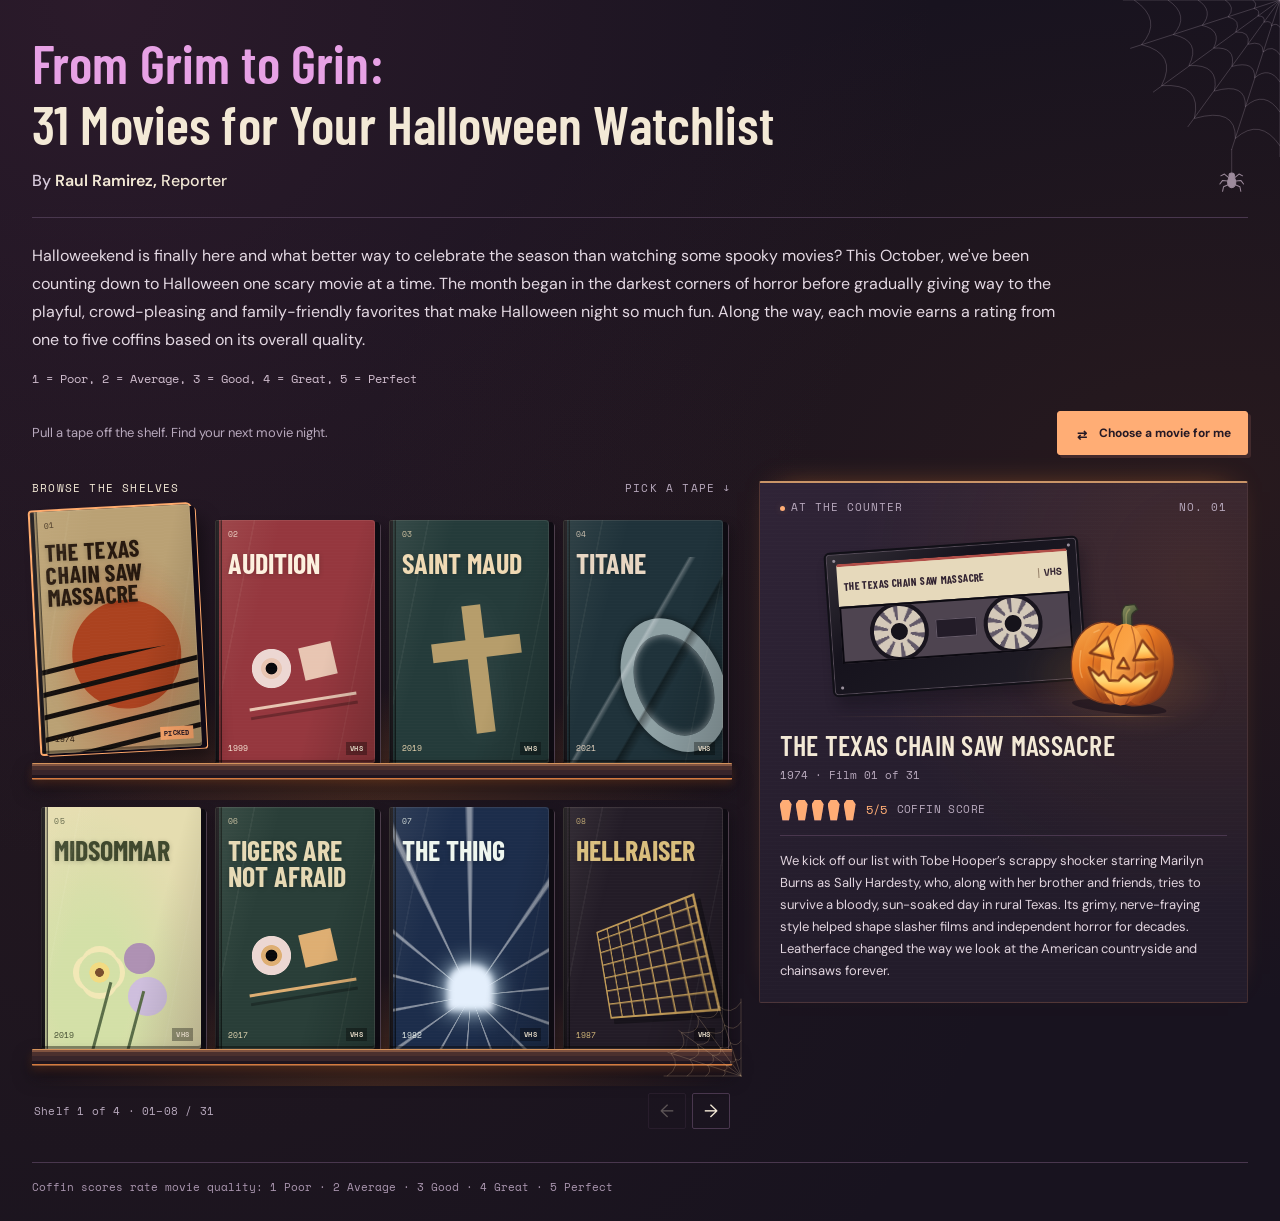
==== commit bcf3a892: "Add full Halloweekend introduction and clearer author credit" ====
--- a/halloween-watchlist/index.html
+++ b/halloween-watchlist/index.html
@@ -6,7 +6,7 @@
   <meta name="color-scheme" content="dark">
   <meta name="description" content="Explore Raul Ramirez’s Halloween watchlist: 31 movies, illustrated VHS shelves, and coffin scores for overall movie quality.">
   <title>From Grim to Grin: 31 Movies for Your Halloween Watchlist</title>
-  <link rel="stylesheet" href="./watchlist.css?v=atmosphere-5e67e5b4">
+  <link rel="stylesheet" href="./watchlist.css?v=intro-89f3140b">
   <script src="./watchlist.js" defer></script>
   <script src="./watchlist-child.js" defer></script>
 </head>
@@ -27,11 +27,16 @@
   </svg>
   <header class="ah-article-header">
     <h1 class="ah-headline" id="ah-watchlist-headline"><span class="ah-headline-lead">From Grim to Grin:</span> 31 Movies for Your Halloween Watchlist</h1>
-    <p class="ah-byline">By <strong>Raul Ramirez</strong>, Reporter</p>
+    <p class="ah-byline">By <strong>Raul Ramirez<span class="ah-byline-comma">,</span></strong> <span class="ah-byline-role">Reporter</span></p>
   </header>
 
+  <div class="ah-story-intro">
+    <p>Halloweekend is finally here and what better way to celebrate the season than watching some spooky movies? This October, we've been counting down to Halloween one scary movie at a time. The month began in the darkest corners of horror before gradually giving way to the playful, crowd-pleasing and family-friendly favorites that make Halloween night so much fun. Along the way, each movie earns a rating from one to five coffins based on its overall quality.</p>
+    <p class="ah-rating-key">1 = Poor, 2 = Average, 3 = Good, 4 = Great, 5 = Perfect</p>
+  </div>
+
   <div class="ah-intro">
-    <p class="ah-deck">From the darkest corners of horror to Halloween favorites.<br>Pull a tape off the shelf. Find your next movie night.</p>
+    <p class="ah-deck">Pull a tape off the shelf. Find your next movie night.</p>
     <button class="ah-surprise cursor-interaction" type="button"><span class="ah-shuffle" aria-hidden="true">⇄</span>Choose a movie for me</button>
   </div>
 
--- a/halloween-watchlist/watchlist.css
+++ b/halloween-watchlist/watchlist.css
@@ -26,8 +26,13 @@
 #halloween-video-watchlist .ah-article-header {padding:5px 0 22px;border-bottom:1px solid var(--ah-line)}
 #halloween-video-watchlist h1.ah-headline {font:600 clamp(34px,5.4cqi,54px)/1.04 var(--ah-display);letter-spacing:.15px;text-transform:none;color:var(--ah-ink);margin:0;max-width:850px;overflow-wrap:break-word}
 #halloween-video-watchlist .ah-headline-lead {display:block;color:var(--ah-pink);padding-right:0;margin-bottom:5px}
-#halloween-video-watchlist .ah-byline {font-size:13px;line-height:1.6;color:var(--ah-muted);margin:15px 0 0}
+#halloween-video-watchlist .ah-byline {font-size:16px;line-height:1.65;font-weight:500;color:#d8cbdc;margin:16px 0 0}
 #halloween-video-watchlist .ah-byline strong {font-weight:600;color:var(--ah-ink)}
+#halloween-video-watchlist .ah-byline-comma {font-weight:700;color:var(--ah-ink)}
+#halloween-video-watchlist .ah-byline-role {font-weight:500;color:var(--ah-ink)}
+#halloween-video-watchlist .ah-story-intro {position:relative;max-width:1040px;padding-top:24px}
+#halloween-video-watchlist .ah-story-intro p {font:400 16px/1.75 'DM Sans',Arial,sans-serif;color:#e4d9e3;margin:0}
+#halloween-video-watchlist .ah-story-intro .ah-rating-key {font:400 12px/1.7 var(--ah-mono);color:#d0bdce;margin-top:15px}
 #halloween-video-watchlist .ah-intro {display:flex;align-items:center;justify-content:space-between;gap:25px;padding:22px 0 26px}
 #halloween-video-watchlist .ah-deck {font-size:13px;line-height:1.5;color:var(--ah-muted);margin:0;max-width:430px}
 #halloween-video-watchlist .ah-surprise {display:inline-flex;align-items:center;justify-content:center;gap:10px;flex:none;background:var(--ah-orange);color:#251925;border:1px solid var(--ah-orange);border-radius:3px;padding:12px 16px;font-size:12px;font-weight:700;min-height:44px;box-shadow:3px 3px 0 #794c485c;transition:transform .18s,box-shadow .18s}
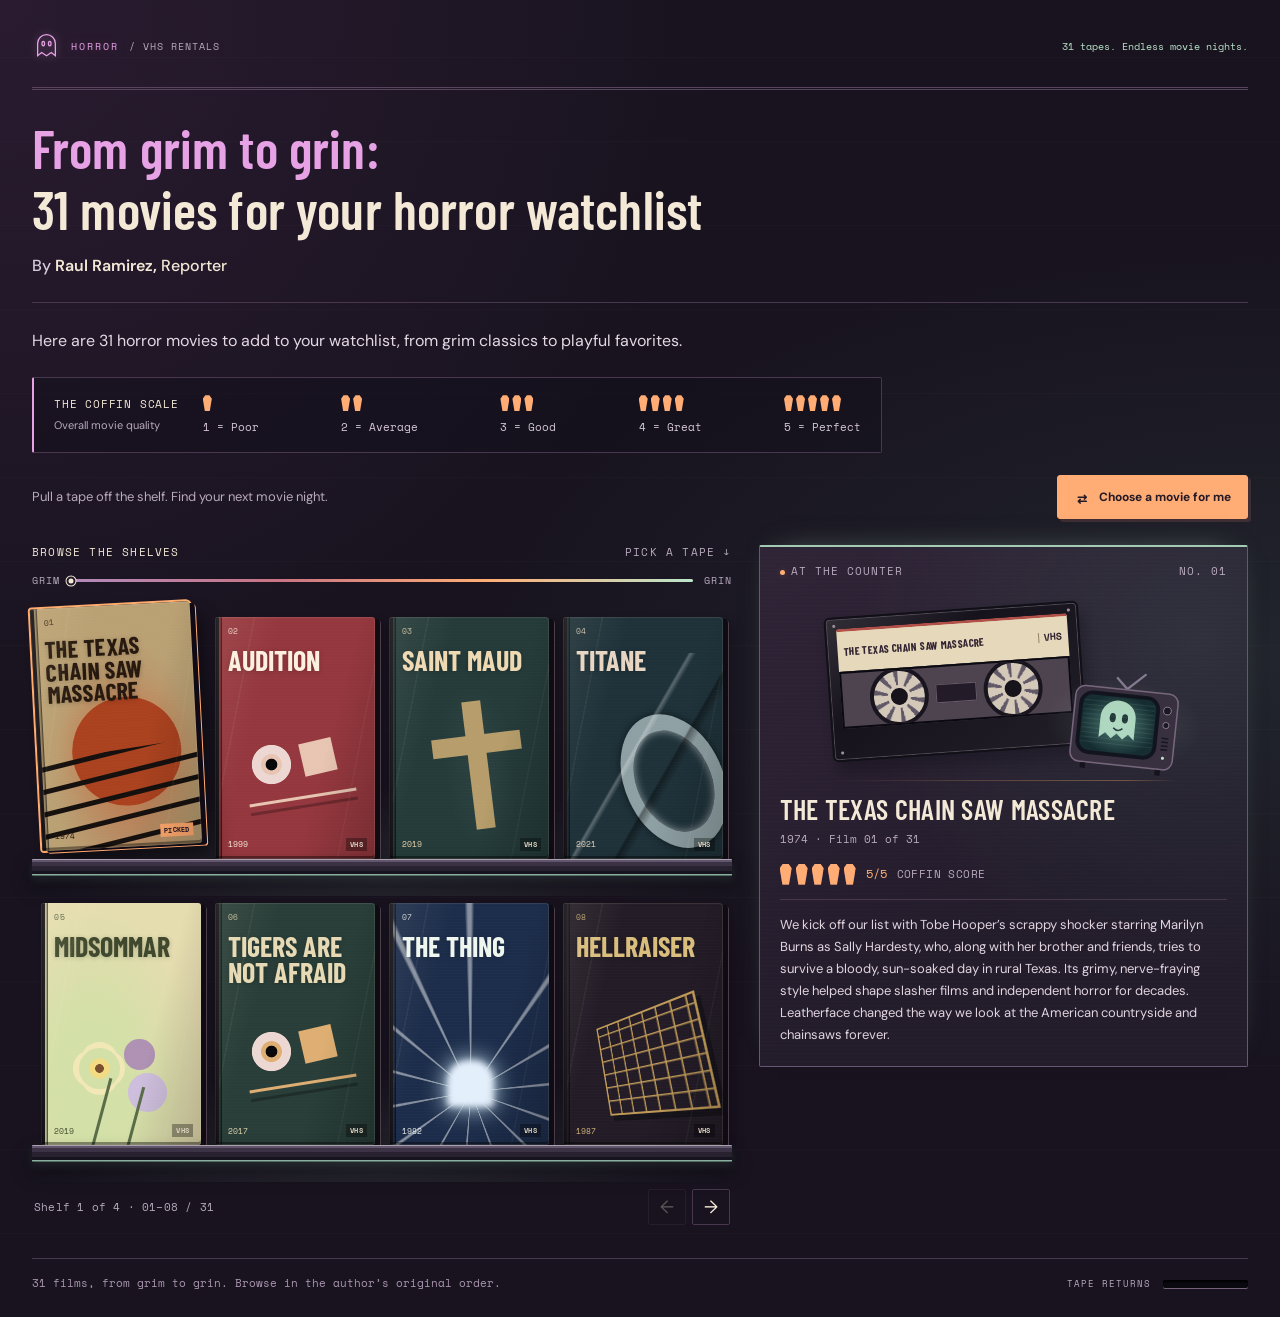
==== commit fceb3a97: "Reframe horror watchlist as year-round haunted VHS rental store" ====
--- a/halloween-watchlist/index.html
+++ b/halloween-watchlist/index.html
@@ -4,35 +4,35 @@
   <meta charset="utf-8">
   <meta name="viewport" content="width=device-width, initial-scale=1">
   <meta name="color-scheme" content="dark">
-  <meta name="description" content="Explore Raul Ramirez’s Halloween watchlist: 31 movies, illustrated VHS shelves, and coffin scores for overall movie quality.">
-  <title>From Grim to Grin: 31 Movies for Your Halloween Watchlist</title>
-  <link rel="stylesheet" href="./watchlist.css?v=intro-89f3140b">
-  <script src="./watchlist.js" defer></script>
+  <meta name="description" content="Explore Raul Ramirez’s horror watchlist: 31 movies, illustrated VHS shelves, and coffin scores for overall movie quality.">
+  <title>From grim to grin: 31 movies for your horror watchlist</title>
+  <link rel="stylesheet" href="./watchlist.css?v=horror-20261105">
+  <script src="./watchlist.js?v=horror-20261105" defer></script>
   <script src="./watchlist-child.js" defer></script>
 </head>
 <body>
 <section id="halloween-video-watchlist" aria-labelledby="ah-watchlist-headline">
-  <!-- Decorative line art: every strand and shape is drawn inline, without images. -->
-  <svg class="ah-web ah-web-corner" viewBox="0 0 180 220" aria-hidden="true" focusable="false">
-    <g class="ah-web-strands">
-      <path d="M0 0H172M0 0 164 53M0 0 139 101M0 0 101 139M0 0 53 164M0 0V172"/>
-      <path d="M30 0Q24 4 28.5 9.3Q21 11 24.3 17.6Q16 17 17.6 24.3Q9 22 9.3 28.5Q4 24 0 30M60 0Q48 8 57 18.6Q42 22 48.6 35.2Q32 34 35.2 48.6Q18 44 18.6 57Q8 48 0 60M90 0Q72 12 85.5 27.9Q63 33 72.9 52.8Q48 51 52.8 72.9Q27 66 27.9 85.5Q12 72 0 90M123 0Q98 17 117 38Q86 45 100 72Q66 70 72 100Q37 90 38 117Q17 98 0 123M160 0Q128 22 152 49Q112 59 130 94Q85 91 94 130Q48 117 49 152Q22 128 0 160"/>
-      <path d="M53 164V192"/>
-    </g>
-    <g class="ah-spider">
-      <path d="m51 196-6-5-4 2m10 6-8-1-3 4m11 0-7 3-1 5m12-14 6-5 4 2m-10 6 8-1 3 4m-11 0 7 3 1 5"/>
-      <ellipse cx="53" cy="200" rx="4.5" ry="6"/>
-      <circle cx="53" cy="193" r="3"/>
-    </g>
-  </svg>
+  <div class="ah-storefront" aria-hidden="true">
+    <span class="ah-storefront-label"><svg viewBox="0 0 36 36" focusable="false"><path d="M7 30V15a11 11 0 0 1 22 0v15l-5-4-6 4-6-4Z"/><ellipse cx="14" cy="15" rx="1.6" ry="2.8"/><ellipse cx="22" cy="15" rx="1.6" ry="2.8"/></svg> HORROR <span>/ VHS RENTALS</span></span>
+    <span class="ah-storefront-stock">31 tapes. Endless movie nights.</span>
+  </div>
   <header class="ah-article-header">
-    <h1 class="ah-headline" id="ah-watchlist-headline"><span class="ah-headline-lead">From Grim to Grin:</span> 31 Movies for Your Halloween Watchlist</h1>
+    <h1 class="ah-headline" id="ah-watchlist-headline"><span class="ah-headline-lead">From grim to grin:</span> 31 movies for your horror watchlist</h1>
     <p class="ah-byline">By <strong>Raul Ramirez<span class="ah-byline-comma">,</span></strong> <span class="ah-byline-role">Reporter</span></p>
   </header>
 
   <div class="ah-story-intro">
-    <p>Halloweekend is finally here and what better way to celebrate the season than watching some spooky movies? This October, we've been counting down to Halloween one scary movie at a time. The month began in the darkest corners of horror before gradually giving way to the playful, crowd-pleasing and family-friendly favorites that make Halloween night so much fun. Along the way, each movie earns a rating from one to five coffins based on its overall quality.</p>
-    <p class="ah-rating-key">1 = Poor, 2 = Average, 3 = Good, 4 = Great, 5 = Perfect</p>
+    <p>Here are 31 horror movies to add to your watchlist, from grim classics to playful favorites.</p>
+    <div class="ah-rating-key" aria-label="Coffin ratings measure overall movie quality, from one to five coffins">
+      <span class="ah-key-label">THE COFFIN SCALE <small>Overall movie quality</small></span>
+      <ol class="ah-key-values">
+        <li><span class="ah-key-coffins" aria-hidden="true"><i></i></span><span>1 = Poor</span></li>
+        <li><span class="ah-key-coffins" aria-hidden="true"><i></i><i></i></span><span>2 = Average</span></li>
+        <li><span class="ah-key-coffins" aria-hidden="true"><i></i><i></i><i></i></span><span>3 = Good</span></li>
+        <li><span class="ah-key-coffins" aria-hidden="true"><i></i><i></i><i></i><i></i></span><span>4 = Great</span></li>
+        <li><span class="ah-key-coffins" aria-hidden="true"><i></i><i></i><i></i><i></i><i></i></span><span>5 = Perfect</span></li>
+      </ol>
+    </div>
   </div>
 
   <div class="ah-intro">
@@ -42,13 +42,10 @@
 
   <div class="ah-store">
     <div class="ah-catalog">
-      <svg class="ah-web ah-web-shelf" viewBox="0 0 120 120" aria-hidden="true" focusable="false">
-        <g class="ah-web-strands">
-          <path d="M0 0H120M0 0 114 37M0 0 97 71M0 0 71 97M0 0 37 114M0 0V120"/>
-          <path d="M28 0Q22 4 26.6 8.7Q20 10 22.7 16.4Q15 16 16.4 22.7Q8 20 8.7 26.6Q4 22 0 28M55 0Q44 7 52.2 17Q39 20 44.5 32.3Q29 31 32.3 44.5Q17 40 17 52.2Q7 44 0 55M84 0Q67 11 79.8 26Q59 31 68 49.3Q45 48 49.3 68Q25 62 26 79.8Q11 67 0 84M115 0Q92 15 109.2 35.6Q80 42 93.1 67.5Q61 65 67.5 93.1Q35 84 35.6 109.2Q15 92 0 115"/>
-        </g>
-      </svg>
       <div class="ah-section-head"><strong>Browse the shelves</strong><span>Pick a tape ↓</span></div>
+      <div class="ah-tone-guide" aria-label="The collection progresses from grim classics to playful favorites in the author’s original order">
+        <span>GRIM</span><span class="ah-tone-track" aria-hidden="true"><i class="ah-tone-marker"></i></span><span>GRIN</span>
+      </div>
       <div class="ah-rack" role="group" aria-label="Movie cases"></div>
       <nav class="ah-pager" aria-label="Browse movie shelves">
         <span class="ah-page-text">Shelf <span class="ah-page-current">1</span> of <span class="ah-page-total">4</span> · <span class="ah-page-range">01–08</span> / 31</span>
@@ -61,39 +58,20 @@
       <div class="ah-counter-body">
         <div class="ah-cassette-stage" aria-hidden="true">
           <div class="ah-cassette"><div class="ah-tape-label"><span class="ah-tape-title">The Texas Chain Saw Massacre</span><small>VHS</small></div><div class="ah-tape-window"><div class="ah-reel"></div><div class="ah-reel"></div></div></div>
-          <div class="ah-pumpkin">
-            <svg viewBox="0 0 160 170" aria-hidden="true" focusable="false">
-              <defs>
-                <linearGradient id="ah-pumpkin-skin" x1="0" y1="0" x2="0.85" y2="1">
-                  <stop stop-color="#faae50"/><stop offset="0.4" stop-color="#e57722"/><stop offset="1" stop-color="#843217"/>
-                </linearGradient>
-                <linearGradient id="ah-pumpkin-center" x1="0" y1="0" x2="1" y2="0.85">
-                  <stop stop-color="#f99a36"/><stop offset="0.48" stop-color="#fba447"/><stop offset="1" stop-color="#ba4a1b"/>
-                </linearGradient>
-                <linearGradient id="ah-pumpkin-candle" x1="0" y1="0" x2="0.2" y2="1">
-                  <stop stop-color="#ffe29a"/><stop offset="0.55" stop-color="#ffd570"/><stop offset="1" stop-color="#ff972c"/>
-                </linearGradient>
-                <linearGradient id="ah-pumpkin-stem" x1="0" y1="0" x2="1" y2="1">
-                  <stop stop-color="#8d9461"/><stop offset="0.5" stop-color="#5b6543"/><stop offset="1" stop-color="#323c31"/>
-                </linearGradient>
-              </defs>
-              <ellipse cx="80" cy="153" rx="66" ry="9" fill="#100b16" opacity="0.5"/>
-              <path d="M74 45C76 29 68 22 76 12L89 9 94 16C79 25 91 30 87 46Z" fill="url(#ah-pumpkin-stem)" stroke="#343729" stroke-width="2"/>
-              <path d="M80 40C79 29 76 23 83 16" fill="none" stroke="#c1b474" stroke-opacity="0.45" stroke-width="2"/>
-              <path d="M82 44C103 28 134 35 145 64 158 96 145 138 117 146 98 153 89 149 80 147 62 154 37 149 23 134 3 115 5 77 18 57 33 35 56 32 76 45Z" fill="url(#ah-pumpkin-skin)" stroke="#78381f" stroke-width="2"/>
-              <ellipse cx="55" cy="93" rx="33" ry="55" fill="url(#ah-pumpkin-skin)"/>
-              <ellipse cx="106" cy="93" rx="31" ry="55" fill="url(#ah-pumpkin-skin)"/>
-              <ellipse cx="80" cy="94" rx="31" ry="57" fill="url(#ah-pumpkin-center)"/>
-              <g fill="none" stroke="#903c1b" stroke-width="1.8" opacity="0.55">
-                <path d="M55 42C32 67 34 123 55 146M108 42C131 65 129 125 108 145M75 40C60 72 62 124 73 149M87 40C102 71 100 128 88 149"/>
-              </g>
-              <g class="ah-pumpkin-face" fill="url(#ah-pumpkin-candle)" stroke="#863c18" stroke-width="3.5" stroke-linejoin="round">
-                <path d="m33 82 23-24 10 29Z"/>
-                <path d="m94 87 10-29 23 24Z"/>
-                <path d="m73 99 7-14 9 14Z"/>
-                <path d="M33 102 48 112 54 106 63 118 76 117 82 109 93 116 105 104 113 110 128 100C122 126 101 136 80 137 58 135 41 124 33 102Z"/>
-              </g>
-              <path d="M20 80C19 93 20 108 25 117M36 53 43 49" fill="none" stroke="#ffd08a" stroke-width="2" opacity="0.4" stroke-linecap="round"/>
+          <div class="ah-monitor">
+            <svg viewBox="0 0 150 150" aria-hidden="true" focusable="false">
+              <defs><radialGradient id="ah-screen-glow"><stop stop-color="#527e77"/><stop offset="1" stop-color="#162e32"/></radialGradient></defs>
+              <path d="m60 17 14 13 22-21" fill="none" stroke="#847a90" stroke-width="3" stroke-linecap="round"/>
+              <rect x="8" y="31" width="134" height="99" rx="12" fill="#38303f" stroke="#77677e" stroke-width="2"/>
+              <rect x="16" y="39" width="101" height="78" rx="15" fill="url(#ah-screen-glow)" stroke="#13151e" stroke-width="5"/>
+              <path d="M43 96V69a23 23 0 0 1 46 0v27l-8-7-7 7-8-7-7 7-8-7Z" fill="#bce5cb" opacity=".9"/>
+              <ellipse cx="59" cy="69" rx="4" ry="6" fill="#233b3b"/><ellipse cx="75" cy="69" rx="4" ry="6" fill="#233b3b"/>
+              <path d="M61 82q6 6 12 0" fill="none" stroke="#233b3b" stroke-width="2"/>
+              <g stroke="#aed9c1" opacity=".12"><path d="M20 49h93m-93 6h93m-93 6h93m-93 6h93m-93 6h93m-93 6h93m-93 6h93m-93 6h93m-93 6h93m-93 6h93"/></g>
+              <circle cx="129" cy="53" r="5" fill="#191720" stroke="#a392a7"/><circle cx="129" cy="72" r="4" fill="#191720" stroke="#a392a7"/>
+              <path d="M125 89h9m-9 5h9m-9 5h9m-9 5h9" stroke="#191720" stroke-width="2"/>
+              <circle cx="129" cy="115" r="2" fill="#bce5cb"/>
+              <path d="M26 131v7m98-7v7" stroke="#17121c" stroke-width="7"/>
             </svg>
           </div>
         </div>
@@ -107,7 +85,7 @@
     </article>
   </div>
 
-  <div class="ah-bottom"><span>Coffin scores rate movie quality: 1 Poor · 2 Average · 3 Good · 4 Great · 5 Perfect</span></div>
+  <div class="ah-bottom"><span>31 films, from grim to grin. Browse in the author’s original order.</span><span class="ah-return-slot" aria-hidden="true">TAPE RETURNS <i></i></span></div>
   <div class="ah-status ah-sr" role="status" aria-live="polite" aria-atomic="true"></div>
 </section>
 </body>
--- a/halloween-watchlist/watchlist.css
+++ b/halloween-watchlist/watchlist.css
@@ -4,23 +4,16 @@
 #halloween-video-watchlist button:disabled { cursor: default; }
 #halloween-video-watchlist {
   --ah-bg:#18131f; --ah-panel:#211a29; --ah-ink:#f3e9d6; --ah-muted:#b8a9bd;
-  --ah-orange:#ffad75; --ah-pink:#e7a1e5; --ah-line:#49374e; --ah-mono:'Space Mono',monospace;
+  --ah-orange:#ffad75; --ah-spectral:#bce5cb; --ah-pink:#e7a1e5; --ah-line:#49374e; --ah-mono:'Space Mono',monospace;
   --ah-display:'Barlow Condensed','Arial Narrow',Impact,sans-serif;
   position:relative; isolation:isolate; color:var(--ah-ink); background:var(--ah-bg);
-  font:400 14px/1.5 'DM Sans',Arial,sans-serif; padding:30px 32px 24px; box-sizing:border-box;
+  font:400 14px/1.5 'DM Sans',Arial,sans-serif; max-width:1440px;margin-inline:auto;padding:30px 32px 24px; box-sizing:border-box;
   container-type:inline-size;
 }
 #halloween-video-watchlist *, #halloween-video-watchlist *::before, #halloween-video-watchlist *::after {box-sizing:border-box}
 #halloween-video-watchlist button {font:inherit; color:inherit; -webkit-tap-highlight-color:transparent}
-#halloween-video-watchlist::before {content:'';position:absolute;inset:0;z-index:-1;pointer-events:none;background:radial-gradient(ellipse at 8% 0%,#64304d40,transparent 50%),radial-gradient(ellipse at 95% 40%,#8c431522,transparent 50%),radial-gradient(ellipse at 10% 70%,#6b35201c,transparent 55%)}
-#halloween-video-watchlist .ah-web {position:absolute;pointer-events:none;user-select:none;overflow:visible}
-#halloween-video-watchlist .ah-web-strands {fill:none;stroke:#beacbd;stroke-opacity:.32;stroke-width:.85;stroke-linecap:round;stroke-linejoin:round}
-#halloween-video-watchlist .ah-web-corner {width:164px;height:auto;top:0;right:0;transform:scaleX(-1)}
-#halloween-video-watchlist .ah-spider {fill:#9d8b9c;stroke:#9d8b9c;stroke-width:1.1;stroke-linecap:round;stroke-linejoin:round}
-#halloween-video-watchlist .ah-spider path {fill:none}
+#halloween-video-watchlist::before {content:'';position:absolute;inset:0;z-index:-1;pointer-events:none;background:radial-gradient(ellipse at 0% 0%,#a352a321,transparent 40%),radial-gradient(ellipse at 100% 50%,#6fb8a01c,transparent 45%),repeating-linear-gradient(0deg,transparent 0 83px,#b0a2c006 83px 84px)}
 #halloween-video-watchlist .ah-catalog {position:relative;min-width:0}
-#halloween-video-watchlist .ah-web-shelf {width:77px;height:auto;right:-9px;bottom:63px;transform:rotate(180deg);z-index:4}
-#halloween-video-watchlist .ah-web-shelf .ah-web-strands {stroke:#dfbb93;stroke-opacity:.36;stroke-width:1}
 #halloween-video-watchlist .ah-article-header,#halloween-video-watchlist .ah-intro {position:relative}
 #halloween-video-watchlist .ah-sr {position:absolute;width:1px;height:1px;padding:0;margin:-1px;overflow:hidden;clip-path:inset(50%);white-space:nowrap;border:0}
 #halloween-video-watchlist .ah-article-header {padding:5px 0 22px;border-bottom:1px solid var(--ah-line)}
@@ -32,7 +25,7 @@
 #halloween-video-watchlist .ah-byline-role {font-weight:500;color:var(--ah-ink)}
 #halloween-video-watchlist .ah-story-intro {position:relative;max-width:1040px;padding-top:24px}
 #halloween-video-watchlist .ah-story-intro p {font:400 16px/1.75 'DM Sans',Arial,sans-serif;color:#e4d9e3;margin:0}
-#halloween-video-watchlist .ah-story-intro .ah-rating-key {font:400 12px/1.7 var(--ah-mono);color:#d0bdce;margin-top:15px}
+
 #halloween-video-watchlist .ah-intro {display:flex;align-items:center;justify-content:space-between;gap:25px;padding:22px 0 26px}
 #halloween-video-watchlist .ah-deck {font-size:13px;line-height:1.5;color:var(--ah-muted);margin:0;max-width:430px}
 #halloween-video-watchlist .ah-surprise {display:inline-flex;align-items:center;justify-content:center;gap:10px;flex:none;background:var(--ah-orange);color:#251925;border:1px solid var(--ah-orange);border-radius:3px;padding:12px 16px;font-size:12px;font-weight:700;min-height:44px;box-shadow:3px 3px 0 #794c485c;transition:transform .18s,box-shadow .18s}
@@ -43,8 +36,8 @@
 #halloween-video-watchlist .ah-section-head {display:flex;align-items:center;justify-content:space-between;gap:10px;margin:0 0 24px;font:400 11px/1.4 var(--ah-mono);text-transform:uppercase;letter-spacing:1.2px;color:var(--ah-muted)}
 #halloween-video-watchlist .ah-section-head strong {font-weight:400;color:var(--ah-ink)}
 #halloween-video-watchlist .ah-shelf {display:grid;grid-template-columns:repeat(4,minmax(0,1fr));align-items:end;gap:14px;padding:0 9px 17px;margin:0 0 27px;position:relative;perspective:850px;min-width:0}
-#halloween-video-watchlist .ah-shelf::before {content:'';position:absolute;left:-5px;right:-5px;bottom:-20px;height:110px;pointer-events:none;background:radial-gradient(ellipse at 50% 82%,#ff8b2830,transparent 72%);z-index:0}
-#halloween-video-watchlist .ah-shelf::after {content:'';position:absolute;left:0;right:0;bottom:0;height:17px;background:linear-gradient(#d4935c 0 1px,#805340 1px 3px,#4b302e 3px 7px,#38252a 7px 12px,#20151e 12px 15px,#d67a3d 15px 16px,#4f2d25 16px);border-radius:1px;box-shadow:0 4px 9px #f677262b,0 10px 18px #08060d88,inset 0 -1px 0 #ffaa5f55;z-index:2}
+#halloween-video-watchlist .ah-shelf::before {content:'';position:absolute;left:-5px;right:-5px;bottom:-20px;height:110px;pointer-events:none;background:radial-gradient(ellipse at 50% 82%,#a8d4bd1c,transparent 72%);z-index:0}
+#halloween-video-watchlist .ah-shelf::after {content:'';position:absolute;left:0;right:0;bottom:0;height:17px;background:linear-gradient(#aca1b1 0 1px,#61566b 1px 3px,#3b3245 3px 7px,#282230 7px 12px,#17131f 12px 15px,#8aafa0 15px 16px,#2b403c 16px);border-radius:1px;box-shadow:0 4px 9px #9edbb91a,0 10px 18px #08060d88,inset 0 -1px 0 #bce5cb44;z-index:2}
 #halloween-video-watchlist .ah-vhs {position:relative;display:block;min-width:0;width:100%;aspect-ratio: .66;padding:0;border:0;background:#100d14;border-radius:2px 4px 3px 2px;box-shadow:5px 2px 0 #0e0b13,6px 3px 0 #4f3d4e,9px 7px 12px #08060a55;transform-origin:50% 90%;transition:transform .28s cubic-bezier(.2,.7,.3,1),filter .2s,box-shadow .2s;filter:saturate(.82);text-align:left;z-index:1}
 #halloween-video-watchlist .ah-vhs::before {content:'';position:absolute;inset:0 auto 0 0;width:7px;z-index:5;background:linear-gradient(90deg,#04030566,#fff1de0a,#00000055);border-right:1px solid #00000066}
 #halloween-video-watchlist .ah-vhs::after {content:'';position:absolute;inset:0;z-index:6;border-radius:inherit;pointer-events:none;background:linear-gradient(105deg,#fff5d516,transparent 30%,transparent 65%,#00000032);box-shadow:inset 0 0 0 1px #f5dbc51c,inset 0 -3px 0 #00000066}
@@ -93,16 +86,12 @@
 #halloween-video-watchlist .ah-page-button {background:transparent;border:1px solid var(--ah-line);border-radius:2px;min-width:38px;min-height:36px;display:flex;align-items:center;justify-content:center;font-size:18px;transition:background .15s}
 #halloween-video-watchlist .ah-page-button:hover:not(:disabled) {background:#3b2a43}
 #halloween-video-watchlist .ah-page-button:disabled {opacity:.3}
-#halloween-video-watchlist .ah-counter {background:radial-gradient(ellipse at 90% 18%,#d0692326,transparent 55%),linear-gradient(150deg,#302437,#231c2b 65%);border:1px solid #8f5d424d;border-top:2px solid #ca9568;position:relative;min-width:0;padding:17px 20px 20px;border-radius:2px;box-shadow:0 -9px 28px -20px #ff8d32a1}
+#halloween-video-watchlist .ah-counter {background:radial-gradient(ellipse at 90% 18%,#71bfa51c,transparent 55%),linear-gradient(150deg,#302437,#231c2b 65%);border:1px solid #675772;border-top:2px solid #a4cbb3;position:relative;min-width:0;padding:17px 20px 20px;border-radius:2px;box-shadow:0 -9px 28px -20px #bce5cb80}
 #halloween-video-watchlist .ah-counter::before {content:'';position:absolute;inset:0;pointer-events:none;background:repeating-linear-gradient(0deg,#ffffff02 0 1px,transparent 1px 4px)}
 #halloween-video-watchlist .ah-counter-head {display:flex;justify-content:space-between;align-items:center;gap:10px;font:400 11px/1.4 var(--ah-mono);color:var(--ah-muted);letter-spacing:1px;margin:0 0 17px;text-transform:uppercase}
 #halloween-video-watchlist .ah-counter-dot {display:inline-block;width:5px;height:5px;background:var(--ah-orange);border-radius:50%;margin-right:6px;vertical-align:middle;box-shadow:0 0 7px #ffad7533}
 #halloween-video-watchlist .ah-cassette-stage {position:relative;isolation:isolate;padding:12px 14% 43px 0;display:flex;justify-content:flex-start;max-width:350px;width:100%;margin-inline:auto}
 #halloween-video-watchlist .ah-cassette-stage::after {content:'';position:absolute;left:0;right:0;bottom:15px;height:1px;background:linear-gradient(90deg,transparent,#c78e5e45 40%,#c78e5e73 85%,transparent);z-index:-1}
-#halloween-video-watchlist .ah-pumpkin {position:absolute;width:37%;max-width:115px;right:-3px;bottom:13px;transform:rotate(5deg);pointer-events:none;z-index:2}
-#halloween-video-watchlist .ah-pumpkin::before {content:'';position:absolute;left:-38%;right:-38%;top:24%;bottom:-12%;background:radial-gradient(ellipse,#ff9c3430,transparent 70%);filter:blur(8px);z-index:-1}
-#halloween-video-watchlist .ah-pumpkin svg {display:block;width:100%;height:auto;overflow:visible}
-#halloween-video-watchlist .ah-pumpkin-face {filter:drop-shadow(0 0 3px #ffc55985)}
 #halloween-video-watchlist .ah-cassette {position:relative;width:100%;max-width:255px;aspect-ratio:1.76;background:linear-gradient(145deg,#322e36,#16131d 35%,#211e27);border-radius:6px;border:2px solid #111017;box-shadow:inset 0 0 0 1px #544b57,5px 11px 13px #100b1655;transform:rotate(-4deg);padding:10px 10px 20px}
 #halloween-video-watchlist .ah-cassette::before {content:'';position:absolute;inset:3px;border-radius:3px;pointer-events:none;background:radial-gradient(circle at 2% 3%,#99909c 0 1px,transparent 2px),radial-gradient(circle at 98% 3%,#99909c 0 1px,transparent 2px),radial-gradient(circle at 2% 97%,#99909c 0 1px,transparent 2px),radial-gradient(circle at 98% 97%,#99909c 0 1px,transparent 2px)}
 #halloween-video-watchlist .ah-tape-label {height:39%;min-height:26px;padding:5px 6px;background:#e6d9bb;color:#322331;border-radius:2px 2px 0 0;border-top:3px solid #b14f49;display:flex;align-items:center;justify-content:space-between;gap:8px}
@@ -126,7 +115,6 @@
   #halloween-video-watchlist .ah-store {grid-template-columns:1fr;gap:20px}
   #halloween-video-watchlist .ah-counter-body {display:grid;grid-template-columns:minmax(0,.75fr) minmax(0,1.25fr);gap:24px;align-items:start}
   #halloween-video-watchlist .ah-cassette-stage {padding:18px 10% 44px 0}
-  #halloween-video-watchlist .ah-pumpkin {width:39%;right:-7px;bottom:13px}
   #halloween-video-watchlist .ah-cover-title {font-size:clamp(18px,4cqi,27px)}
   #halloween-video-watchlist .ah-cover-title.ah-long {font-size:clamp(16px,3.6cqi,25px)}
   #halloween-video-watchlist .ah-cover-title.ah-extra-long {font-size:clamp(15px,3.2cqi,23px)}
@@ -137,10 +125,6 @@
   #halloween-video-watchlist .ah-article-header {padding-top:15px}
   #halloween-video-watchlist .ah-counter-body {grid-template-columns:1fr;gap:0}
   #halloween-video-watchlist .ah-cassette-stage {padding:10px 16% 43px 0;max-width:320px}
-  #halloween-video-watchlist .ah-pumpkin {width:34%;max-width:105px;right:0;bottom:12px}
-  #halloween-video-watchlist .ah-web-corner {width:104px;opacity:.75}
-  #halloween-video-watchlist .ah-spider {display:none}
-  #halloween-video-watchlist .ah-web-shelf {width:68px;right:-5px}
   #halloween-video-watchlist .ah-cassette {max-width:220px}
   #halloween-video-watchlist .ah-shelf {grid-template-columns:repeat(2,minmax(0,1fr));gap:22px;padding-inline:11px}
   #halloween-video-watchlist .ah-cover-title {font-size:clamp(23px,7cqi,32px)}
@@ -154,3 +138,51 @@
 }
 @media(max-width:600px) {#halloween-video-watchlist{padding:20px 18px}}
 @media(prefers-reduced-motion:reduce) {#halloween-video-watchlist *,#halloween-video-watchlist *::before,#halloween-video-watchlist *::after {transition:none!important;animation:none!important}}
+
+/* Haunted rental store: steady neon, steel shelves and an uninvited CRT guest. */
+#halloween-video-watchlist .ah-storefront {display:flex;justify-content:space-between;align-items:center;gap:16px;padding:0 0 25px;margin-bottom:25px;border-bottom:3px double #59445e;font:400 10px/1.5 var(--ah-mono);letter-spacing:1px;text-transform:uppercase}
+#halloween-video-watchlist .ah-storefront-label {display:flex;align-items:center;gap:10px;color:var(--ah-pink);text-shadow:0 0 14px #e7a1e54d;letter-spacing:2px}
+#halloween-video-watchlist .ah-storefront-label span {color:var(--ah-muted);letter-spacing:1px;text-shadow:none}
+#halloween-video-watchlist .ah-storefront-label svg {width:29px;height:32px;overflow:visible;fill:none;stroke:var(--ah-pink);stroke-width:1.6;filter:drop-shadow(0 0 4px #e7a1e566)}
+#halloween-video-watchlist .ah-storefront-stock {color:var(--ah-spectral);text-transform:none;letter-spacing:0}
+#halloween-video-watchlist .ah-story-intro .ah-rating-key {display:flex;align-items:center;gap:24px;padding:17px 20px;margin-top:22px;max-width:850px;background:#120e1970;border:1px solid var(--ah-line);border-left:2px solid var(--ah-pink);border-radius:2px;font:400 11px/1.5 var(--ah-mono);color:#d4c6d6}
+#halloween-video-watchlist .ah-key-label {flex:none;letter-spacing:.8px;color:var(--ah-ink)}
+#halloween-video-watchlist .ah-key-label small {display:block;margin-top:4px;font:400 11px/1.5 'DM Sans',Arial,sans-serif;color:var(--ah-muted);letter-spacing:0}
+#halloween-video-watchlist .ah-key-values {display:flex;justify-content:space-between;gap:20px;list-style:none;padding:0;margin:0;flex:1}
+#halloween-video-watchlist .ah-key-values li {display:flex;flex-direction:column;gap:7px;white-space:nowrap}
+#halloween-video-watchlist .ah-key-coffins {display:flex;gap:3px;height:17px;align-items:center}
+#halloween-video-watchlist .ah-key-coffins i {display:block;width:9px;height:16px;background:var(--ah-orange);clip-path:polygon(27% 0,73% 0,100% 22%,77% 100%,23% 100%,0 22%)}
+#halloween-video-watchlist .ah-section-head {margin-bottom:15px}
+#halloween-video-watchlist .ah-tone-guide {display:flex;align-items:center;gap:11px;font:400 10px/1 var(--ah-mono);letter-spacing:1px;color:var(--ah-muted);margin-bottom:31px}
+#halloween-video-watchlist .ah-tone-track {position:relative;flex:1;height:3px;background:linear-gradient(90deg,#b38abb,#c97483,#ffad75,#bce5cb);border-radius:2px}
+#halloween-video-watchlist .ah-tone-marker {position:absolute;left:var(--position,0%);top:50%;width:9px;height:9px;transform:translate(-50%,-50%);border-radius:50%;background:var(--ah-ink);border:2px solid #211a29;box-shadow:0 0 0 1px var(--ah-ink)}
+#halloween-video-watchlist .ah-monitor {position:absolute;width:38%;max-width:115px;right:-4px;bottom:15px;transform:rotate(6deg);pointer-events:none;z-index:2}
+#halloween-video-watchlist .ah-monitor::before {content:'';position:absolute;inset:10% -20%;background:radial-gradient(ellipse,#bce5cb24,transparent 70%);z-index:-1}
+#halloween-video-watchlist .ah-monitor svg {width:100%;height:auto;display:block}
+#halloween-video-watchlist .ah-bottom {align-items:center}
+#halloween-video-watchlist .ah-return-slot {display:flex;align-items:center;gap:12px;font-size:9px;letter-spacing:1px;color:var(--ah-muted)}
+#halloween-video-watchlist .ah-return-slot i {display:block;width:85px;height:8px;border-radius:2px;background:#0b0910;box-shadow:0 1px 0 #76617c,inset 0 2px 2px #000}
+#halloween-video-watchlist button:focus-visible {outline:3px solid var(--ah-spectral);outline-offset:6px}
+@container (max-width:760px) {
+  #halloween-video-watchlist .ah-story-intro .ah-rating-key {gap:15px;flex-direction:column;align-items:stretch}
+  #halloween-video-watchlist .ah-key-label {display:flex;justify-content:space-between;align-items:center;gap:10px}
+  #halloween-video-watchlist .ah-key-label small {margin:0}
+  #halloween-video-watchlist .ah-key-values {justify-content:space-between;gap:10px}
+  #halloween-video-watchlist .ah-storefront-stock {max-width:120px;text-align:right}
+}
+@container (max-width:520px) {
+  #halloween-video-watchlist .ah-storefront {padding-bottom:17px;margin-bottom:13px}
+  #halloween-video-watchlist .ah-storefront-label {gap:7px;font-size:10px;letter-spacing:1px}
+  #halloween-video-watchlist .ah-storefront-label span {font-size:9px;letter-spacing:0}
+  #halloween-video-watchlist .ah-storefront-stock {display:none}
+  #halloween-video-watchlist .ah-story-intro .ah-rating-key {padding:14px 12px;font-size:10px}
+  #halloween-video-watchlist .ah-key-label {font-size:10px;letter-spacing:.4px}
+  #halloween-video-watchlist .ah-key-coffins {gap:2px}
+  #halloween-video-watchlist .ah-key-coffins i {width:8px;height:15px}
+  #halloween-video-watchlist .ah-key-values {gap:5px}
+  #halloween-video-watchlist .ah-monitor {width:34%;right:0}
+  #halloween-video-watchlist .ah-bottom {gap:14px}
+}
+@container (max-width:360px) {
+  #halloween-video-watchlist .ah-key-values {display:grid;grid-template-columns:repeat(3,minmax(0,1fr));gap:15px 8px}
+}
